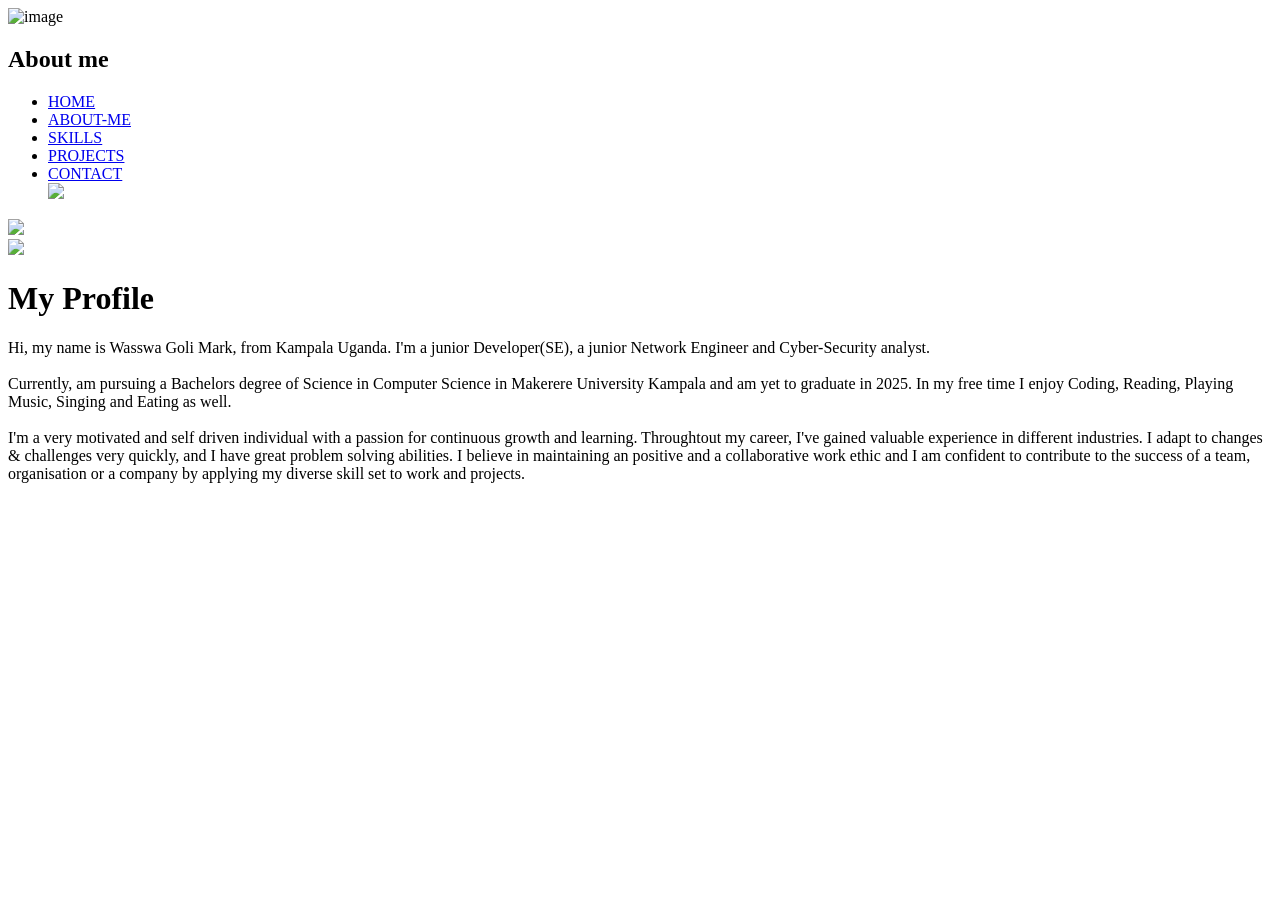
==== about.html @ 6b09222c "my portfolio" ====
<!DOCTYPE html>
<html lang="en">
<head>
    <meta charset="UTF-8">
    <meta name="viewport" content="width=device-width, initial-scale=1.0">
    <link rel="stylesheet" href="/myPortifolioWebsite/Assests/css-file/style-sheet.css">
    <link rel="icon" type="image/png" sizes="32x32" href="/myPortifolioWebsite/Assests/images/icon-2.png"/>
    <title>My Profile</title>
</head>
<body>
    <div id="aboutme">
        <div class="container">
            <nav>
                <div class="info">
                    <img src="/myPortifolioWebsite/Assests/images/logo.png" alt="image" class="logo">
                    <!-- <h1 class="name"><span>WASSWA</span> GOLI <span> MARK</span></h1> -->
                    <h1>About me</h1>
                </div>
                
                <ul id="sidemenu">
                    <li><a href="index.html">HOME</a></li>
                    <li><a href="about.html">ABOUT-ME</a></li>
                    <li><a href="skills.html">SKILLS</a></li>
                    <li><a href="projects.html">PROJECTS</a></li>     
                    <li><a href="contact.html">CONTACT</a></li>
                    <i class="fas" onclick="closemenu()"><img src="/myPortifolioWebsite/Assests/images/close.jpeg"></i>
                </ul>
                <i class="fas" onclick="openmenu()"><img src="/myPortifolioWebsite/Assests/images/menu-1.png"></i>
            </nav>
            <div class="about-me-section">
                <div class="about-row">
                    <div class="about-col-1">
                        <img src="/myPortifolioWebsite/Assests/images/profile.jpg" loading="lazy">
                    </div>
                    <div class="about-col-2">
                        <h1>My Profile</h1>
                        <p>Hi, my name is Wasswa Goli Mark, from Kampala Uganda. I'm a junior Developer(SE), a junior Network Engineer and Cyber-Security analyst. <br><br>  Currently, am pursuing a Bachelors degree of  Science in Computer Science in Makerere University Kampala and am yet to graduate in 2025. In my free time I enjoy Coding, Reading, Playing Music, Singing and Eating as well. <br><br> I'm a very motivated and self driven individual with a passion for continuous growth and learning. Throughtout my career, I've gained valuable experience in different industries. I adapt to changes & challenges very quickly, and I have great problem solving abilities. I believe in maintaining an positive and a collaborative work ethic and I am confident to contribute to the success of a team, organisation or a company by applying my diverse skill set to work and projects.</p>
                    </div>
                </div>
            </div>
        </div>
    </div>
    <script src="/myPortifolioWebsite/Assests/js/script-file.js"></script>
</body>
</html>
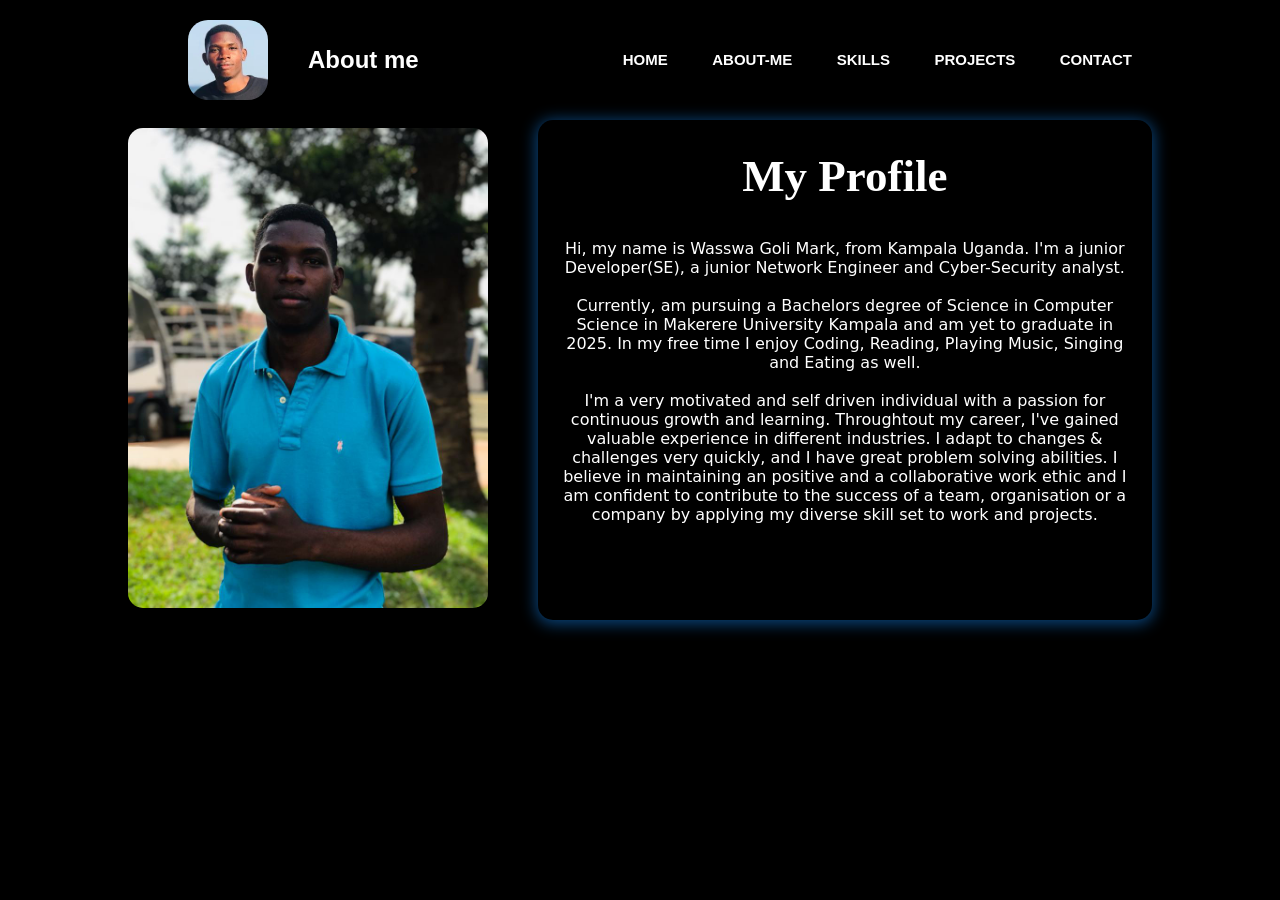
==== commit 65cccc93: "Update about.html" ====
--- a/about.html
+++ b/about.html
@@ -3,8 +3,8 @@
 <head>
     <meta charset="UTF-8">
     <meta name="viewport" content="width=device-width, initial-scale=1.0">
-    <link rel="stylesheet" href="/myPortifolioWebsite/Assests/css-file/style-sheet.css">
-    <link rel="icon" type="image/png" sizes="32x32" href="/myPortifolioWebsite/Assests/images/icon-2.png"/>
+    <link rel="stylesheet" href="/css-file/style-sheet.css">
+    <link rel="icon" type="image/png" sizes="32x32" href="/images/icon-2.png"/>
     <title>My Profile</title>
 </head>
 <body>
@@ -12,7 +12,7 @@
         <div class="container">
             <nav>
                 <div class="info">
-                    <img src="/myPortifolioWebsite/Assests/images/logo.png" alt="image" class="logo">
+                    <img src="/images/logo.png" alt="image" class="logo">
                     <!-- <h1 class="name"><span>WASSWA</span> GOLI <span> MARK</span></h1> -->
                     <h1>About me</h1>
                 </div>
@@ -23,14 +23,14 @@
                     <li><a href="skills.html">SKILLS</a></li>
                     <li><a href="projects.html">PROJECTS</a></li>     
                     <li><a href="contact.html">CONTACT</a></li>
-                    <i class="fas" onclick="closemenu()"><img src="/myPortifolioWebsite/Assests/images/close.jpeg"></i>
+                    <i class="fas" onclick="closemenu()"><img src="/images/close.jpeg"></i>
                 </ul>
-                <i class="fas" onclick="openmenu()"><img src="/myPortifolioWebsite/Assests/images/menu-1.png"></i>
+                <i class="fas" onclick="openmenu()"><img src="/images/menu-1.png"></i>
             </nav>
             <div class="about-me-section">
                 <div class="about-row">
                     <div class="about-col-1">
-                        <img src="/myPortifolioWebsite/Assests/images/profile.jpg" loading="lazy">
+                        <img src="/images/profile.jpg" loading="lazy">
                     </div>
                     <div class="about-col-2">
                         <h1>My Profile</h1>
@@ -40,6 +40,6 @@
             </div>
         </div>
     </div>
-    <script src="/myPortifolioWebsite/Assests/js/script-file.js"></script>
+    <script src="/js/script-file.js"></script>
 </body>
-</html>+</html>
--- a/css-file/style-sheet.css
+++ b/css-file/style-sheet.css
@@ -0,0 +1,790 @@
+*{
+    margin: 0;
+    padding: 0;
+    box-sizing: border-box;
+    font-family: 'poppins', sans-serif;
+}
+
+body{
+    background: black;
+    color: white;
+}
+
+#home{
+    width: 100%;
+    height: 100vh;
+    /* background-image: url(/Assests/images/backg.png); */
+    background-size: cover;
+    background-position: center;
+    
+}
+
+#aboutme{
+    width: 100%;
+    height: 100vh;
+    background-size: cover;
+    background-position: center;
+    transition: right 0.5;
+}
+
+#skills{
+    width: 100%;
+    height: 100vh;
+    background-size: cover;
+    background-position: center;
+}
+
+#projects{
+    width: 100%;
+    height: 100vh;
+    background-size: cover;
+    background-position: center;
+}
+#contact{
+    width: 100%;
+    height: 100vh;
+    background-size: cover;
+    background-position: center;
+}
+
+.container{
+    /* background-color: yellow; */
+    padding: 20px 10%;
+}
+
+nav{
+    /* position: sticky;  for sticky nav bar
+    top: 0;
+    left: 0;
+    z-index: 1; */
+    display: flex;
+    align-items: center;
+    justify-content: space-between;
+    flex-wrap: wrap;
+}
+
+.logo{
+    width: 80px;
+    height: 80px;
+    margin-left: 60px ;
+    border-radius: 20px;
+    border-color: none;
+    transition: transform 0.5s;
+    cursor: pointer;
+}
+
+.logo:hover{
+    transform: scale(1.1);
+}
+
+.info{
+    align-items: center;
+    display: flex;
+    flex-wrap: wrap;
+    justify-content: space-between;
+    
+}
+
+.info h1{
+    padding-left: 40px;
+}
+
+.name{
+    font-size: 20px;
+    /* margin-left: -20px; */
+    font-family: 'poppins';
+    padding-top: 12px;
+    color: blue;
+    font-weight: bold;
+}
+.name span{
+    font-family: 'Kaushan Script', cursive;
+    color:rgb(255, 115, 0);
+}
+
+nav ul li {
+    list-style: none;
+    display: inline-block;
+    margin: 10px 20px;   /* top & bottom , left & right */
+}
+
+nav ul li a{
+    color: #fff;
+    text-decoration: none;
+    font-size: 15px;
+    font-weight: bold;
+    position: relative;
+    
+}
+a:hover{
+    transform: scale(1.1);
+}
+
+nav ul li a::after{
+    content: '';
+    width: 0;
+    height: 3px;
+    background: rgb(255, 115, 0);
+    position: absolute;
+    left: 0;
+    bottom: -6px;
+    transition: 0.5s;
+}
+
+nav ul li a:hover::after{
+    width:  100%;
+}
+
+@keyframes fade-in {
+    from {
+        opacity: 0;
+        transform: translateY(20px); /* Optional: Add a slight vertical movement */
+    }
+    to {
+        opacity: 1;
+        transform: translateY(0);
+    }
+}
+
+.header-subsection{
+    padding: 20px ;
+    /* background-color: red; */
+    
+}
+
+.container-1{
+    background-color: black;
+    
+}
+.row{
+    /* background-color: yellow; */
+    display: flex;
+    flex-wrap: wrap;
+    justify-content: space-between;
+}
+
+.header-text{
+    margin: 10px;
+    /* background-color: #010d18; */
+    width: 25rem;
+    padding: 0.625rem;
+    border-radius: 6px;
+    /* box-shadow: 0px 2px 15px 2px #0a447a; */
+    flex-basis: 50%;
+    text-align: center;
+}
+
+
+
+.animate-fade-in {
+    animation: fade-in 5s ease infinite;
+    animation-delay: 3s;
+    transition: 2s;
+}
+
+.header-text p{
+    font-size: 60px;;
+    color: rgb(255, 115, 0);
+    font-weight: bold;
+    font-family: cursive;
+}
+
+.header-text p span{
+    color: blue;
+}
+
+.header-text h1{
+    font-family: cursive;
+    font-size: 40px;
+    padding: 10px;
+}
+.header-text h2{
+    margin-left: 70px;
+}
+.header-text h2 span{
+    color: blue;
+}
+
+.header-image{
+    flex-basis: 35%;
+    padding: 20px;
+}
+
+.header-image img{
+    border-radius: 12px;
+    height: 25.5rem;
+    width: 25.5rem;
+    background: #0a447a;
+    transition: transform 0.9s;
+}
+.header-image img:hover{
+    background: #0a447a;
+    transform: scale(1.2);
+
+}
+
+
+/* -------------about me section ------- */
+
+.about-me-section{
+    padding: 20px 0;
+}
+
+.about-row{
+    display: flex;
+    flex-wrap: wrap;
+    justify-content: space-between;
+}
+
+.about-col-1{
+    flex-basis: 40%;
+    padding: 8px 0;
+    
+}
+.about-col-1 img{
+    width: 22.5rem;
+    border-radius: 15px;
+    transition: transform 0.9s;
+}
+.about-col-1 img:hover{
+    transform: scale(1.1);
+}
+
+.about-col-2{
+    /* background-color: #5265b8; */
+    flex-basis: 60%;
+    padding: 15px 0;
+    width: 100%;
+    border-radius: 15px;
+    box-shadow: 0px 2px 15px 2px #0a447a;
+    text-align: center;
+}
+
+.about-col-2 h1{
+    padding: 15px 100px;
+    text-align: center;
+    font-size: 45px;
+    font-weight: 600;
+    font-family: 'Poppins';
+}
+
+.about-col-2 p{
+    padding: 22px;
+    font-family: system-ui, -apple-system, sans-serif;
+    font-size: 16px;
+
+}
+
+
+/* ------------------ skill-set-section -------- */
+
+
+
+.skill-section{
+    margin: 50px;
+}
+.tab-title{
+    font-size: 18px;
+    display: flex;
+    margin: 20px;
+    justify-content: space-around;
+}
+
+.tab-links{
+    position: relative;
+    cursor: pointer;
+    background: #476785;
+    padding: 10px;
+    border-radius: 5px;
+    transition: background 0.5s, transform 0.5s;
+}
+.tab-links:hover{
+    background: #c04308;
+    transform: translateY(-10px);
+}
+  
+.tab-links p{
+    font-size: 20px;
+    font-weight: 500;
+}
+.tab-links::after{
+    content: '';
+    transition: 0.5;
+}
+.tab-links.active-link{
+    background:rgb(255, 115, 0);
+}
+
+.tab-contents ul li{
+    list-style: none;
+    margin: 10px 0;
+}
+.tab-contents ul li span{
+    color:rgb(255, 115, 0);
+    font-size: 14px;
+}
+
+.tab-contents{
+    display: none;
+}
+.tab-contents.active-tab{
+    display: block;
+}
+
+.container-2{
+    align-items: center;
+    /* text-align: center; */
+    margin: 60px;
+}
+
+.container-2 .container-2-skills{
+    margin-top: 5px;
+    font-size: 15px;
+    padding: 20px;
+    border-radius: 8px;
+    box-shadow: 0px 2px 15px 2px #0a447a;
+    margin-right: 45%;
+    text-align: center;
+    transition: background 0.5s, transform 0.5s;
+}
+.container-2 .container-2-skills:hover{
+    background: #032546;
+    transform: translateX(20px);
+}
+.img-1{
+    width: 90px;
+    height: 90px;
+    border-radius: 5px;
+}
+
+.container-2 .container-2-experience{
+    font-size: 15px;
+    padding: 20px;
+    text-align: center;
+    border-radius: 8px;
+    box-shadow: 0px 2px 15px 2px #0a447a;
+    transition: 2s;
+    margin: 0 15% ;
+    transition: background 0.5s, transform 0.5s;
+}
+
+.container-2 .container-2-experience:hover{
+    background: #032546;
+    transform: translateX(-20px 5px);
+}
+
+.container-2 .container-2-education{
+    font-size: 15px;
+    text-align: center;
+    padding: 20px;
+    border-radius: 8px;
+    box-shadow: 0px 2px 15px 2px #0a447a;
+    transition: 2s;
+    margin-left: 45%;
+    /* margin-right: 5px; */
+    transition: background 0.5s, transform 0.5s;
+}
+
+.container-2 .container-2-education:hover{
+    background: #032546;
+    transform: translateX(-20px);
+}
+
+/* -------------------- project section------------------ */
+.more-projects{
+    align-items: center;
+    text-align: center;
+    margin: 20px;
+}
+.more-projects a{
+    text-decoration: none;
+    color: rgb(255, 115, 0);
+    background: #fff;
+    border-radius: 8px;
+    border-color: rgb(255, 115, 0);
+    padding: 10px;
+}
+.project-section-text{
+    margin: 3px 0 0;
+}
+
+.project-section-text h1{
+    text-align: center;
+    padding: 2px;
+    color: rgb(255, 115, 0);
+    font-family: 'Segoe UI', Tahoma, Geneva, Verdana, sans-serif;
+}
+
+.project-section-text p{
+    padding: 5px;
+    margin-top: 3px;
+    width: 100%;
+    text-align: justify;
+    font-size: 14px;
+    /* font-family: 'Times New Roman', Times, serif; */
+}
+
+.project-section-desc{
+    margin-top: 5px;
+    display: grid;
+    grid-template-columns: repeat(auto-fit, minmax(250px,1fr)) ;
+    grid-gap: 40px;
+}
+
+.work{
+    border-radius: 10px;
+    overflow: hidden;
+    position: relative;
+
+}
+
+.work img{
+    display: block;
+    width: 100%;
+    border-radius: 10px;
+    transition: transform 0.5s;
+}
+
+.atm{
+    width: 26.5rem;
+    height: 26.5rem;
+}
+
+.budget-app{
+    width: 26.5rem;
+    height: 22.5rem;
+}
+.layer{
+    width: 100%;
+    height: 0;
+    background: linear-gradient(rgba(0,0,0,0.6), #032546);
+    border-radius: 10px;
+    position: absolute;
+    left: 0;
+    bottom: 0;
+    overflow: hidden;
+    display: flex;
+    align-items: center;
+    flex-direction: column;
+    justify-content: center;
+    text-align: center;
+    padding: 0 40px;
+    font-size: 14px;
+    transition: height 0.5s;
+}
+
+.layer h3{
+    font-family: 500;
+    margin-bottom: 20px;
+    color: rgb(255, 115, 0);
+}
+
+.layer a {
+    width: 2rem;
+    height: 1rem;
+    text-decoration: none;
+    padding-top: 30px;
+    color: beige;
+}
+
+.work:hover img{
+    transform: scale(1.2);
+}
+
+.work:hover .layer{
+    height: 100%;
+}
+
+
+
+/* ----------------------------------contact section------------- */
+
+
+.contact-section{
+    margin: 50px;
+    align-items: center;
+    text-align: center;
+}
+.contact-row{
+    margin: 20px;
+    display: flex;
+    justify-content: space-between;
+    text-align: center;
+}
+
+.contact-left{
+    align-items: center;
+    text-align: center;
+    display: flex;
+    flex-direction: column;
+    left: 0;
+    bottom: 0;
+    width: 100%;
+    font-size: 25px;
+}
+
+.contact-left p{
+    padding: 20px;
+    font-size: 22px;
+}
+.contact-left p span{
+    color: rgb(255, 115, 0);
+    
+}
+
+.contact-mid p span{
+    padding: 20px;
+    align-items: center;
+    text-align: center;
+    display: flex;
+    flex-direction: column;
+    left: 0;
+    bottom: 0;
+    font-size: 25px;
+    color: rgb(255, 115, 0);
+}
+
+.contact-right .socicon{
+    border-radius: 10px;
+    width: 8rem;
+    height: 8rem;
+}
+
+
+.download-cv{
+    align-items: center;
+    text-align: center;
+    text-decoration: none;
+    border-radius: 5px;
+    color: rgb(255, 115, 0);
+}
+.download-cv a{
+    text-decoration: none;
+    border-radius: 5px;
+    color: rgb(255, 115, 0);
+    background: #fff;
+    padding: 15px;
+    font-size: 18px;
+}
+
+/* ---------------------footer-section----------------- */
+footer {
+    padding:20px;
+    text-align: center;
+    bottom: 0;
+    color: rgb(255, 115, 0);
+
+}
+footer p span{
+    color: #fff;
+}
+footer a{
+    text-decoration: none;
+    padding: 10px;
+    margin-bottom: 40px;
+    border-radius: 10px;
+    /* background: rgb(255, 115, 0); */
+    color: #fff;
+    
+}
+
+nav .fas{
+    display: none;
+}
+
+
+
+
+/* ----------------------css for small screen--------------------------- */
+
+@media only screen and (max-width: 600px ) {
+
+    .container{
+        margin:0;
+    }
+    nav .info img{
+        margin: 5px;
+    }
+    nav .info h1{
+        padding: 10px;
+        font-size: 16px;
+    }
+
+    nav .fas{
+        display: block;
+        /* font-size: 10px; */
+    }
+    nav .fas img{
+        width: 30px;
+        height: 30px;
+        border-radius: 8px;
+    }
+
+    nav ul{
+        position: fixed;
+        background: #011324;
+        top: 0;
+        right: -200px;
+        width: 200px;
+        height: 100vh;
+        padding-top: 40px;
+        z-index: 2;
+        transition: right 0.5s;
+        padding-right: 5px;
+    }
+
+    nav ul li{
+        display: block;
+        margin: 20px;
+
+    }
+    nav i .fas{
+        padding-bottom: 20px;
+    }
+    nav ul .fas{
+        position: absolute;
+        top: 25px;
+        right: 25px;
+        padding-bottom:20px;
+        cursor: pointer;
+        padding-right: 10px;
+    }
+    .header-subsection{
+        margin: 0px;
+        padding: 0;
+        text-align: center;
+    }
+    .container-1{
+        margin-top: 0;
+        padding: 0;
+    }
+    .header-text{
+        width: fit-content;
+        text-align: center;
+        left: 30px;
+    }
+    .header-text p{
+        font-size: 35px;
+    }
+    .header-text h1{
+        font-size: 20px;
+    }
+    .header-text h2{
+        text-align: justify;
+        font-size: 14px;
+        margin-left: 0;
+    }
+
+
+    .header-image img{
+        height: 10.5rem;
+        width: 15.5rem;
+    }
+    /* -----------------------aboutsection----------------------- */
+    .about-col-1 img{
+        width: 18rem;
+    }
+    .about-col-2 h1{
+        font-size: 30px;
+    }
+
+    /* -----------------------------skills---------------- */
+
+    .skill-section{
+        align-items: center;
+        text-align: center;
+    }
+    .tab-title{
+        justify-content: space-around;
+        margin: 0;
+    }
+    .tab-links{
+        margin: 8px;
+    }
+    .container-2{
+        margin: 15px;
+        padding-left: 0;
+        text-align: center;
+        
+        
+    }
+    .tab-contents{
+        margin-left: -30px;
+        padding: 0;
+        width: 15rem;
+        height: fit-content;
+        align-items: center;
+        text-align: center;
+        justify-items: center;
+        left: 0;
+    }
+
+    .container-2 .container-2-experience{
+        margin-left: 0px;
+        padding: 10px;
+    }
+    .container-2 .container-2-education{
+        margin-left: 0px;
+        padding: 10px; 
+    }
+
+
+    /* -----------------------------project-section---------------- */
+    .project-section-text h1{
+        font-size: 14px;
+    }
+    .project-section-text p{
+        font-family: 'Times New Roman', Times, serif;
+    }
+
+    .more-projects{
+        margin-top: 30px;
+    }
+
+    /* -----------------------contact- section----------------- */
+    .contact-section{
+        margin: 0;
+        padding: 0;
+    }
+    .contact-row{
+        width: fit-content;
+        margin-top: 80px;
+        margin-left: 0;
+        margin-bottom: 50px;
+    }
+    .contact-left{
+        padding-left: -20px;
+        margin-left: 0;
+        width: 12rem;
+        left: 0;
+    }
+    .contact-left h1{
+        font-size: 20px;
+    }
+    .contact-left p{
+        font-size: 15px;
+    }
+    .contact-right .socicon{
+        border-radius: 10px;
+        width: 2rem;
+        height: 2rem;
+        margin-right: 10px;
+    }
+    .contact-mid p span{
+        font-size: 20px;
+    }
+
+    .contact-section .download-cv{
+        margin-top: 100px;
+    }
+
+}
+
+
+
+
+
+
+
+
+
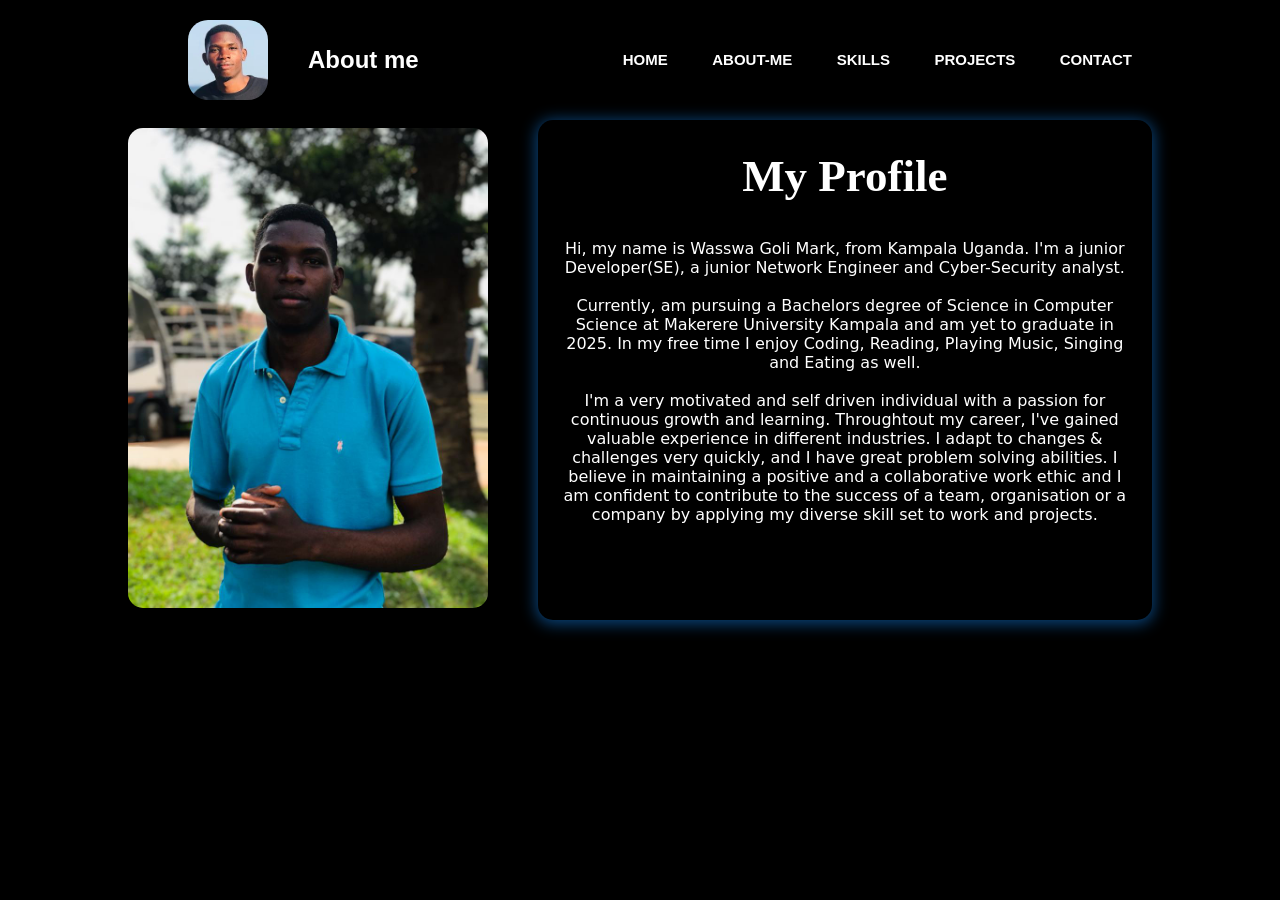
==== commit f3e01481: "Update about.html" ====
--- a/about.html
+++ b/about.html
@@ -3,8 +3,8 @@
 <head>
     <meta charset="UTF-8">
     <meta name="viewport" content="width=device-width, initial-scale=1.0">
-    <link rel="stylesheet" href="/css-file/style-sheet.css">
-    <link rel="icon" type="image/png" sizes="32x32" href="/images/icon-2.png"/>
+    <link rel="stylesheet" href="css-file/style-sheet.css">
+    <link rel="icon" type="image/png" sizes="32x32" href="images/icon-2.png"/>
     <title>My Profile</title>
 </head>
 <body>
@@ -12,7 +12,7 @@
         <div class="container">
             <nav>
                 <div class="info">
-                    <img src="/images/logo.png" alt="image" class="logo">
+                    <img src="images/logo.png" alt="image" class="logo">
                     <!-- <h1 class="name"><span>WASSWA</span> GOLI <span> MARK</span></h1> -->
                     <h1>About me</h1>
                 </div>
@@ -23,23 +23,23 @@
                     <li><a href="skills.html">SKILLS</a></li>
                     <li><a href="projects.html">PROJECTS</a></li>     
                     <li><a href="contact.html">CONTACT</a></li>
-                    <i class="fas" onclick="closemenu()"><img src="/images/close.jpeg"></i>
+                    <i class="fas" onclick="closemenu()"><img src="images/close.jpeg"></i>
                 </ul>
-                <i class="fas" onclick="openmenu()"><img src="/images/menu-1.png"></i>
+                <i class="fas" onclick="openmenu()"><img src="images/menu-1.png"></i>
             </nav>
             <div class="about-me-section">
                 <div class="about-row">
                     <div class="about-col-1">
-                        <img src="/images/profile.jpg" loading="lazy">
+                        <img src="images/profile.jpg" loading="lazy">
                     </div>
                     <div class="about-col-2">
                         <h1>My Profile</h1>
-                        <p>Hi, my name is Wasswa Goli Mark, from Kampala Uganda. I'm a junior Developer(SE), a junior Network Engineer and Cyber-Security analyst. <br><br>  Currently, am pursuing a Bachelors degree of  Science in Computer Science in Makerere University Kampala and am yet to graduate in 2025. In my free time I enjoy Coding, Reading, Playing Music, Singing and Eating as well. <br><br> I'm a very motivated and self driven individual with a passion for continuous growth and learning. Throughtout my career, I've gained valuable experience in different industries. I adapt to changes & challenges very quickly, and I have great problem solving abilities. I believe in maintaining an positive and a collaborative work ethic and I am confident to contribute to the success of a team, organisation or a company by applying my diverse skill set to work and projects.</p>
+                        <p>Hi, my name is Wasswa Goli Mark, from Kampala Uganda. I'm a junior Developer(SE), a junior Network Engineer and Cyber-Security analyst. <br><br>  Currently, am pursuing a Bachelors degree of  Science in Computer Science at Makerere University Kampala and am yet to graduate in 2025. In my free time I enjoy Coding, Reading, Playing Music, Singing and Eating as well. <br><br> I'm a very motivated and self driven individual with a passion for continuous growth and learning. Throughtout my career, I've gained valuable experience in different industries. I adapt to changes & challenges very quickly, and I have great problem solving abilities. I believe in maintaining a positive and a collaborative work ethic and I am confident to contribute to the success of a team, organisation or a company by applying my diverse skill set to work and projects.</p>
                     </div>
                 </div>
             </div>
         </div>
     </div>
-    <script src="/js/script-file.js"></script>
+    <script src="js/script-file.js"></script>
 </body>
 </html>
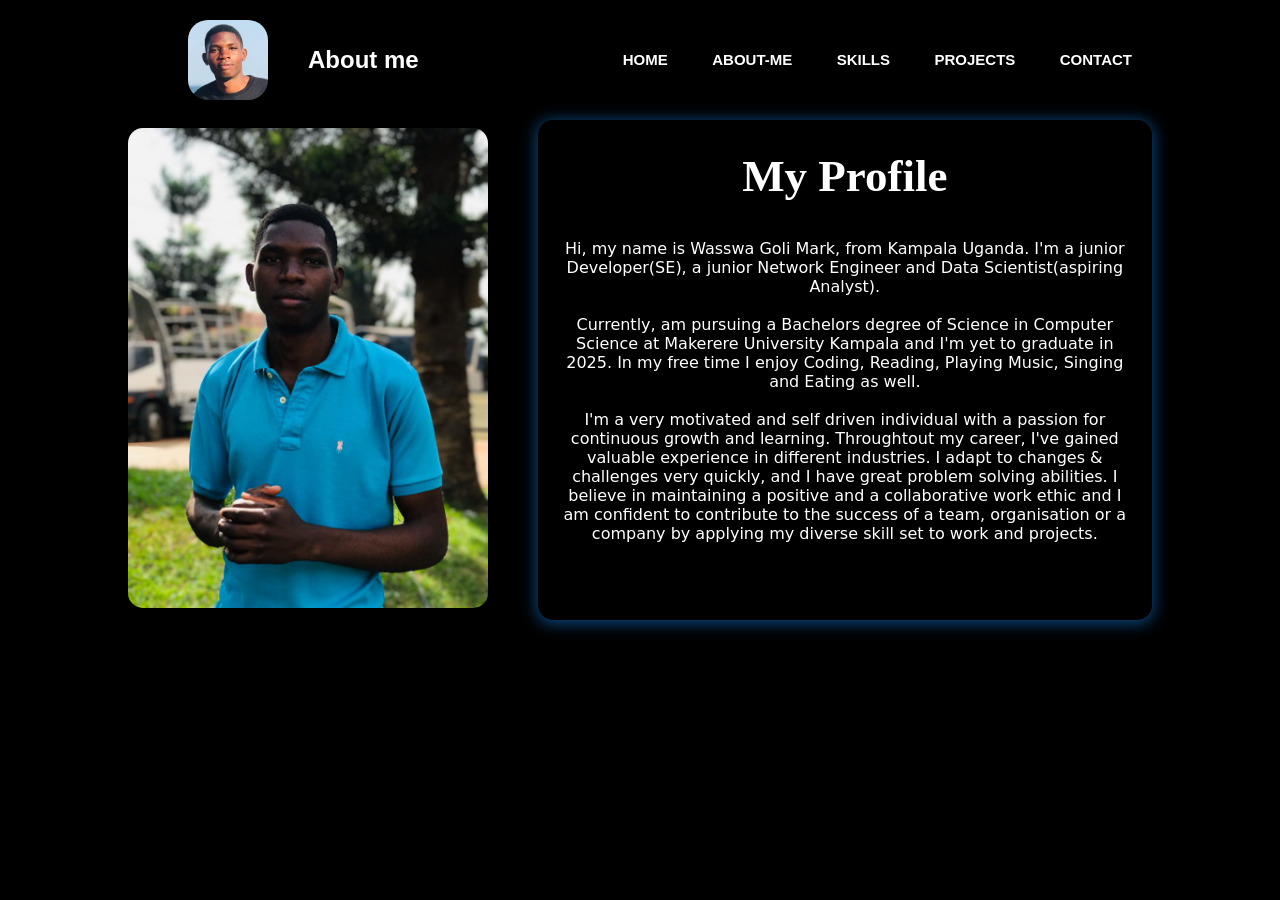
==== commit e5631887: "Update about.html" ====
--- a/about.html
+++ b/about.html
@@ -34,7 +34,7 @@
                     </div>
                     <div class="about-col-2">
                         <h1>My Profile</h1>
-                        <p>Hi, my name is Wasswa Goli Mark, from Kampala Uganda. I'm a junior Developer(SE), a junior Network Engineer and Cyber-Security analyst. <br><br>  Currently, am pursuing a Bachelors degree of  Science in Computer Science at Makerere University Kampala and am yet to graduate in 2025. In my free time I enjoy Coding, Reading, Playing Music, Singing and Eating as well. <br><br> I'm a very motivated and self driven individual with a passion for continuous growth and learning. Throughtout my career, I've gained valuable experience in different industries. I adapt to changes & challenges very quickly, and I have great problem solving abilities. I believe in maintaining a positive and a collaborative work ethic and I am confident to contribute to the success of a team, organisation or a company by applying my diverse skill set to work and projects.</p>
+                        <p>Hi, my name is Wasswa Goli Mark, from Kampala Uganda. I'm a junior Developer(SE), a junior Network Engineer and Data Scientist(aspiring Analyst). <br><br>  Currently, am pursuing a Bachelors degree of  Science in Computer Science at Makerere University Kampala and I'm yet to graduate in 2025. In my free time I enjoy Coding, Reading, Playing Music, Singing and Eating as well. <br><br> I'm a very motivated and self driven individual with a passion for continuous growth and learning. Throughtout my career, I've gained valuable experience in different industries. I adapt to changes & challenges very quickly, and I have great problem solving abilities. I believe in maintaining a positive and a collaborative work ethic and I am confident to contribute to the success of a team, organisation or a company by applying my diverse skill set to work and projects.</p>
                     </div>
                 </div>
             </div>
--- a/css-file/style-sheet.css
+++ b/css-file/style-sheet.css
@@ -194,12 +194,12 @@
 }
 
 .header-text h1{
-    font-family: cursive;
-    font-size: 40px;
+    font-family: 'Roboto';
+    font-size: 25px;
     padding: 10px;
 }
 .header-text h2{
-    margin-left: 70px;
+    margin-left: 30px;
 }
 .header-text h2 span{
     color: blue;
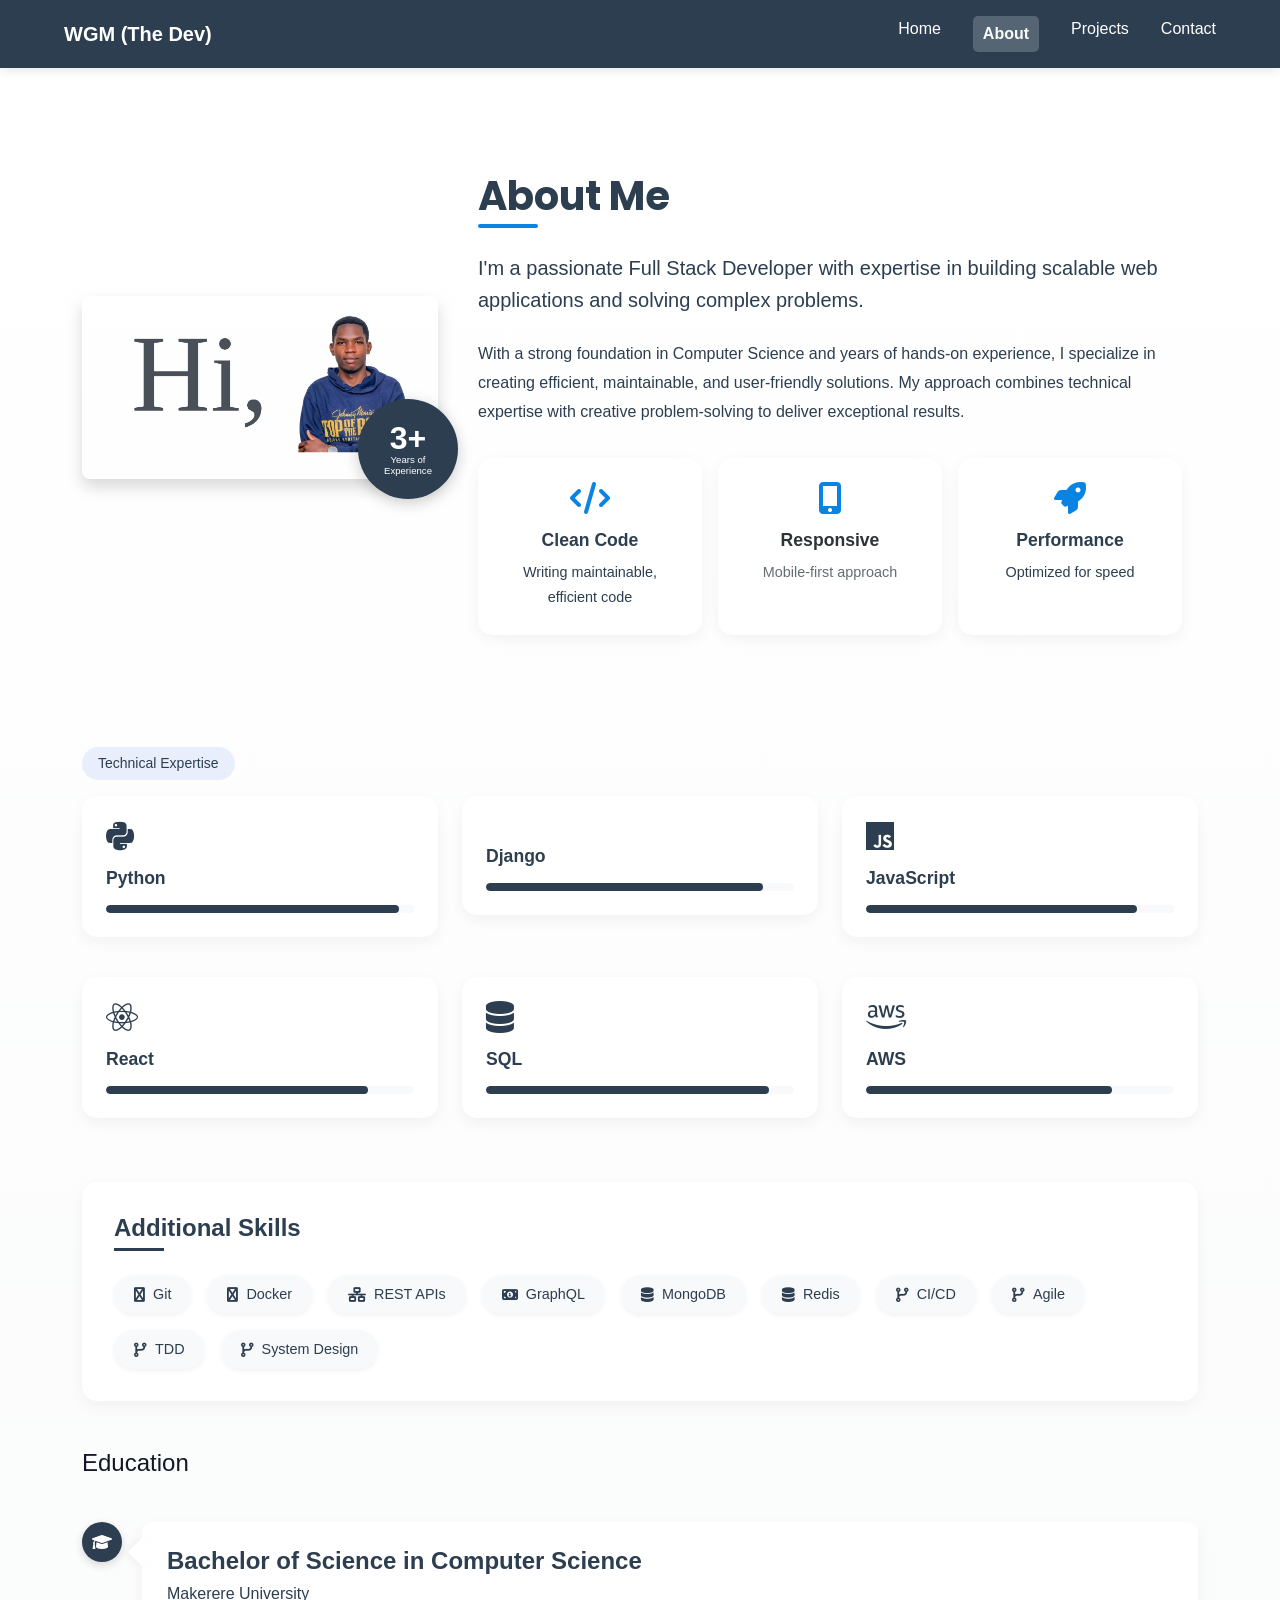
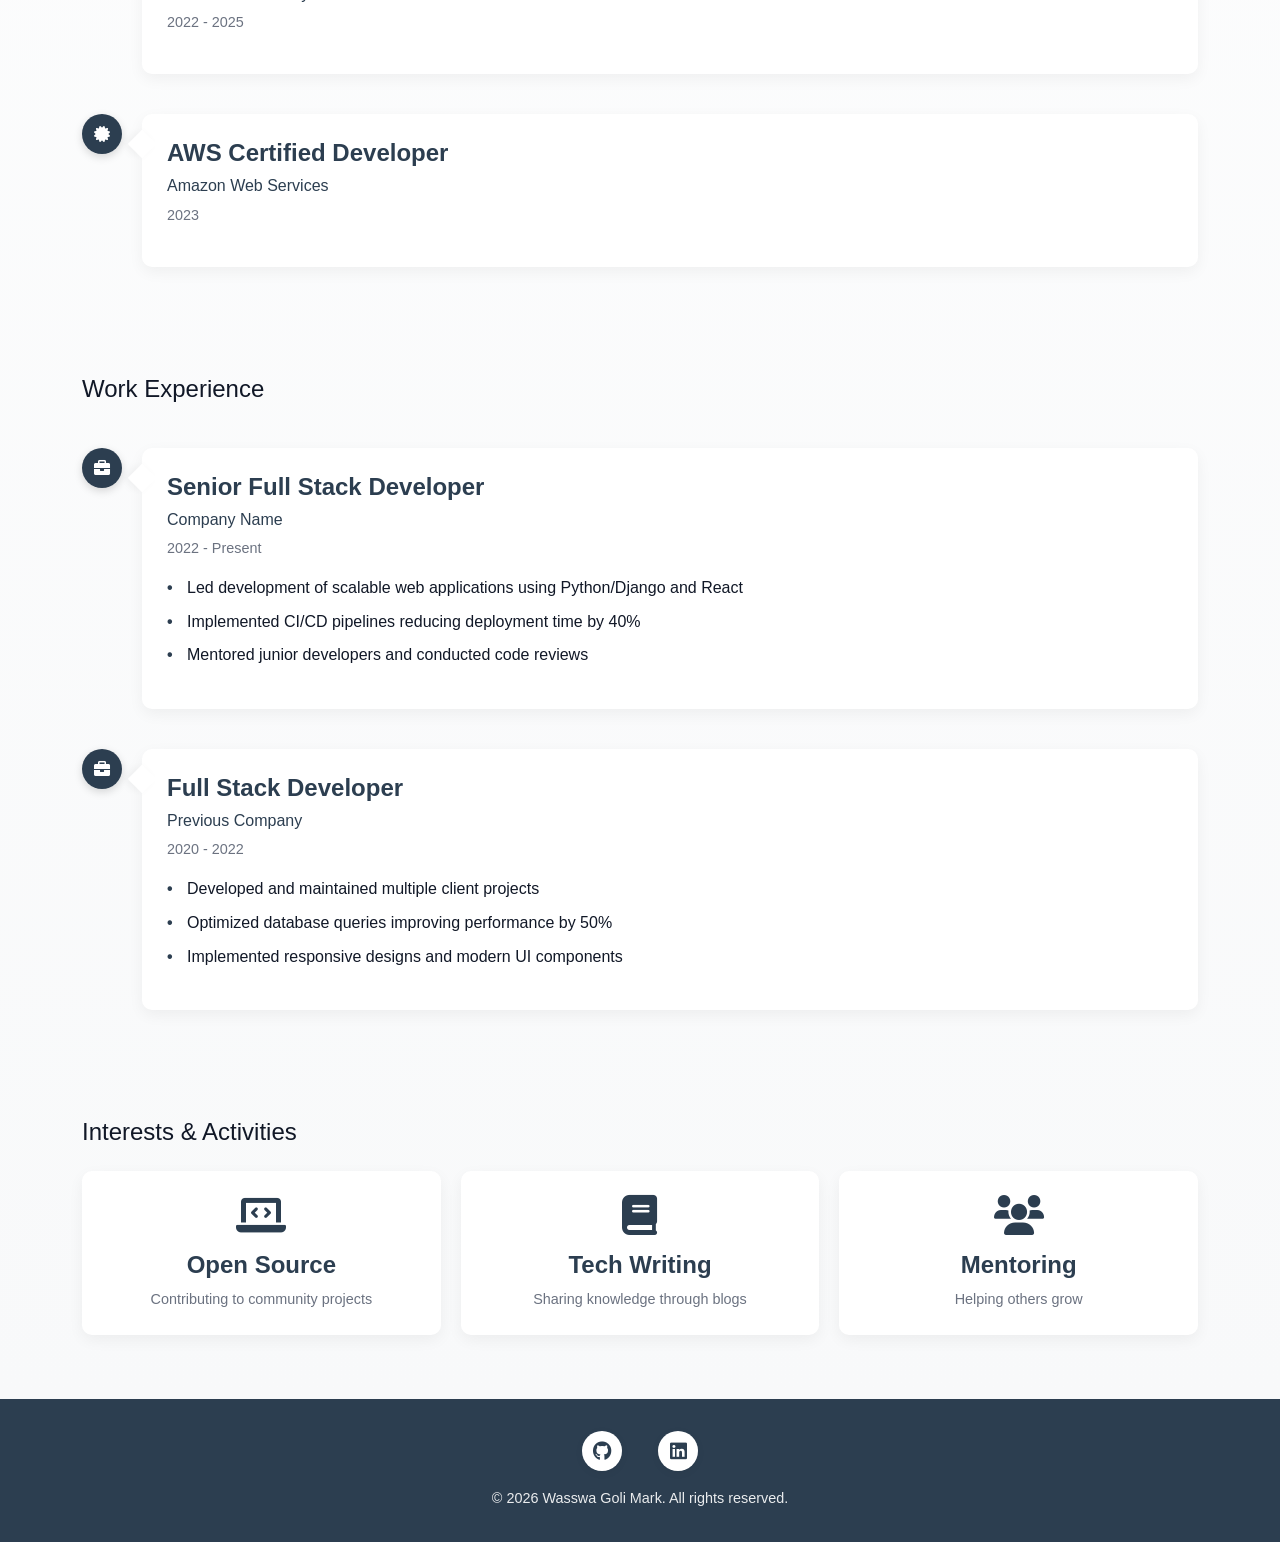
==== commit 4466af27: "Add files via upload" ====
--- a/about.html
+++ b/about.html
@@ -3,43 +3,318 @@
 <head>
     <meta charset="UTF-8">
     <meta name="viewport" content="width=device-width, initial-scale=1.0">
-    <link rel="stylesheet" href="css-file/style-sheet.css">
-    <link rel="icon" type="image/png" sizes="32x32" href="images/icon-2.png"/>
-    <title>My Profile</title>
+    
+    <!-- SEO Meta Tags -->
+    <title>About Wasswa Goli Mark - Full Stack Developer | Portfolio</title>
+    <meta name="description" content="Full Stack Developer with 3+ years of experience in Python, Django, JavaScript, and React. Specialized in building scalable web applications and solving complex problems.">
+    <meta name="keywords" content="Full Stack Developer, Python Developer, Django, JavaScript, React, AWS, Web Development, Wasswa Goli Mark">
+    <meta name="author" content="Wasswa Goli Mark">
+    
+    <!-- Open Graph / Social Media Meta Tags -->
+    <meta property="og:title" content="About Mark Wasswa - Software Developer & Data Scientist">
+    <meta property="og:description" content="Learn about my experience, skills, and professional journey in software development.">
+    <meta property="og:image" content="https://wasswagolimark.github.io/portfolio/images/mark0.png">
+    <meta property="og:url" content="https://wasswagolimark.github.io/portfolio/about.html">
+    <meta property="og:type" content="website">
+    
+    <!-- Twitter Card Meta Tags -->
+    <meta name="twitter:card" content="summary_large_image">
+    <meta name="twitter:title" content="About Mark Wasswa - Software Developer & Data Scientist">
+    <meta name="twitter:description" content="Learn about my experience, skills, and professional journey in software development.">
+    <meta name="twitter:image" content="https://wasswagolimark.github.io/portfolio/images/mark0.png">
+    
+    <!-- Canonical URL -->
+    <link rel="canonical" href="https://wasswagolimark.github.io/portfolio/about.html">
+    
+    <!-- Existing CSS links -->
+    <link href="https://cdn.jsdelivr.net/npm/bootstrap@5.3.0/dist/css/bootstrap.min.css" rel="stylesheet">
+    <link rel="stylesheet" href="css/style.css">
+    <link rel="stylesheet" href="https://cdnjs.cloudflare.com/ajax/libs/font-awesome/6.0.0/css/all.min.css">
+    <link href="https://fonts.googleapis.com/css2?family=Poppins:wght@300;400;500;600;700&display=swap" rel="stylesheet">
+    
+    <!-- Favicon -->
+    <link rel="icon" type="image/png" sizes="32x32" href="images/favicon-32x32.png">
+    <link rel="icon" type="image/png" sizes="16x16" href="images/favicon-16x16.png">
+    <link rel="apple-touch-icon" sizes="180x180" href="images/apple-touch-icon.png">
+    
+    <!-- JSON-LD Structured Data -->
+    <script type="application/ld+json">
+    {
+        "@context": "https://schema.org",
+        "@type": "Person",
+        "name": "Mark Wasswa",
+        "jobTitle": "Software Developer & Data Scientist",
+        "url": "https://wasswagolimark.github.io/portfolio",
+        "sameAs": [
+            "https://github.com/markgoli",
+            "https://linkedin.com/in/wasswa-goli"
+        ],
+        "image": "https://wasswagolimark.github.io/portfolio/images/mark0.png",
+        "description": "Full-stack developer specializing in modern web applications."
+    }
+    </script>
 </head>
 <body>
-    <div id="aboutme">
-        <div class="container">
-            <nav>
-                <div class="info">
-                    <img src="images/logo.png" alt="image" class="logo">
-                    <!-- <h1 class="name"><span>WASSWA</span> GOLI <span> MARK</span></h1> -->
-                    <h1>About me</h1>
+    <!-- Navigation -->
+    <nav class="navbar">
+        <div class="logo">WGM (The Dev)</div>
+        <div class="nav-links">
+            <a href="index.html">Home</a>
+            <a href="about.html" class="active">About</a>
+            <a href="projects.html">Projects</a>
+            <a href="contact.html">Contact</a>
+        </div>
+        <div class="hamburger">
+            <span></span>
+            <span></span>
+            <span></span>
+        </div>
+    </nav>
+
+    <!-- About Section -->
+    <main id="main-content">
+        <section class="about-section" aria-label="About Me">
+            <div class="container">
+                <!-- Top Row with Image and Initial Content -->
+                <div class="row align-items-center mb-5">
+                    <div class="col-lg-4">
+                        <div class="about-image">
+                            <img 
+                                src="images/markg.png" 
+                                alt="Wasswa Goli Mark - Full Stack Developer" 
+                                class="img-fluid rounded-3 shadow"
+                                loading="lazy"
+                                width="400"
+                                height="400"
+                            >
+                            <div class="experience-badge">
+                                <span class="years">3+</span>
+                                <span class="text">Years of Experience</span>
+                            </div>
+                        </div>
+                    </div>
+                    <div class="col-lg-8">
+                        <div class="about-content text-primary">
+                            <h2 class="section-title text-primary">About Me</h2>
+                            <p class="lead mb-4 text-primary">I'm a passionate Full Stack Developer with expertise in building scalable web applications and solving complex problems.</p>
+                            <p class="mb-4 text-primary">With a strong foundation in Computer Science and years of hands-on experience, I specialize in creating efficient, maintainable, and user-friendly solutions. My approach combines technical expertise with creative problem-solving to deliver exceptional results.</p>
+                            
+                            <div class="key-highlights">
+                                <div class="row g-3">
+                                    <div class="col-md-4">
+                                        <div class="highlight-card">
+                                            <i class="fas fa-code"></i>
+                                            <h4 class="text-primary">Clean Code</h4>
+                                            <p class="text-primary">Writing maintainable, efficient code</p>
+                                        </div>
+                                    </div>
+                                    <div class="col-md-4">
+                                        <div class="highlight-card">
+                                            <i class="fas fa-mobile-alt"></i>
+                                            <h4>Responsive</h4>
+                                            <p>Mobile-first approach</p>
+                                        </div>
+                                    </div>
+                                    <div class="col-md-4">
+                                        <div class="highlight-card">
+                                            <i class="fas fa-rocket"></i>
+                                            <h4 class="text-primary">Performance</h4>
+                                            <p class="text-primary">Optimized for speed</p>
+                                        </div>
+                                    </div>
+                                </div>
+                            </div>
+                        </div>
+                    </div>
                 </div>
-                
-                <ul id="sidemenu">
-                    <li><a href="index.html">HOME</a></li>
-                    <li><a href="about.html">ABOUT-ME</a></li>
-                    <li><a href="skills.html">SKILLS</a></li>
-                    <li><a href="projects.html">PROJECTS</a></li>     
-                    <li><a href="contact.html">CONTACT</a></li>
-                    <i class="fas" onclick="closemenu()"><img src="images/close.jpeg"></i>
-                </ul>
-                <i class="fas" onclick="openmenu()"><img src="images/menu-1.png"></i>
-            </nav>
-            <div class="about-me-section">
-                <div class="about-row">
-                    <div class="about-col-1">
-                        <img src="images/profile.jpg" loading="lazy">
-                    </div>
-                    <div class="about-col-2">
-                        <h1>My Profile</h1>
-                        <p>Hi, my name is Wasswa Goli Mark, from Kampala Uganda. I'm a junior Developer(SE), a junior Network Engineer and Data Scientist(aspiring Analyst). <br><br>  Currently, am pursuing a Bachelors degree of  Science in Computer Science at Makerere University Kampala and I'm yet to graduate in 2025. In my free time I enjoy Coding, Reading, Playing Music, Singing and Eating as well. <br><br> I'm a very motivated and self driven individual with a passion for continuous growth and learning. Throughtout my career, I've gained valuable experience in different industries. I adapt to changes & challenges very quickly, and I have great problem solving abilities. I believe in maintaining a positive and a collaborative work ethic and I am confident to contribute to the success of a team, organisation or a company by applying my diverse skill set to work and projects.</p>
+
+                <!-- Skills and Other Sections -->
+                <div class="row mt-5">
+                    <div class="col-12">
+                        <!-- Technical Skills Section -->
+                        <section class="skills-section" aria-labelledby="skills-heading">
+                            <h3 id="skills-heading" class="section-subtitle">Technical Expertise</h3>
+                            <div class="row g-4">
+                                <div class="col-6 col-md-4">
+                                    <div class="skill-card" data-aos="fade-up">
+                                        <i class="fab fa-python"></i>
+                                        <h4>Python</h4>
+                                        <div class="progress">
+                                            <div class="progress-bar" style="--progress-width: 95%; width: 95%"></div>
+                                        </div>
+                                    </div>
+                                </div>
+                                <div class="col-6 col-md-4">
+                                    <div class="skill-card" data-aos="fade-up" data-aos-delay="100">
+                                        <i class="fab fa-django"></i>
+                                        <h4>Django</h4>
+                                        <div class="progress">
+                                            <div class="progress-bar" style="--progress-width: 90%; width: 90%"></div>
+                                        </div>
+                                    </div>
+                                </div>
+                                <div class="col-6 col-md-4">
+                                    <div class="skill-card" data-aos="fade-up" data-aos-delay="200">
+                                        <i class="fab fa-js"></i>
+                                        <h4>JavaScript</h4>
+                                        <div class="progress">
+                                            <div class="progress-bar" style="--progress-width: 88%; width: 88%"></div>
+                                        </div>
+                                    </div>
+                                </div>
+                                <div class="col-6 col-md-4">
+                                    <div class="skill-card" data-aos="fade-up" data-aos-delay="300">
+                                        <i class="fab fa-react"></i>
+                                        <h4>React</h4>
+                                        <div class="progress">
+                                            <div class="progress-bar" style="--progress-width: 85%; width: 85%"></div>
+                                        </div>
+                                    </div>
+                                </div>
+                                <div class="col-6 col-md-4">
+                                    <div class="skill-card" data-aos="fade-up" data-aos-delay="400">
+                                        <i class="fas fa-database"></i>
+                                        <h4>SQL</h4>
+                                        <div class="progress">
+                                            <div class="progress-bar" style="--progress-width: 92%; width: 92%"></div>
+                                        </div>
+                                    </div>
+                                </div>
+                                <div class="col-6 col-md-4">
+                                    <div class="skill-card" data-aos="fade-up" data-aos-delay="500">
+                                        <i class="fab fa-aws"></i>
+                                        <h4>AWS</h4>
+                                        <div class="progress">
+                                            <div class="progress-bar" style="--progress-width: 80%; width: 80%"></div>
+                                        </div>
+                                    </div>
+                                </div>
+                            </div>
+                        </section>
+
+                        <!-- Additional Skills Section -->
+                        <div class="additional-skills">
+                            <h3>Additional Skills</h3>
+                            <div class="skill-tags">
+                                <span class="skill-tag">Git</span>
+                                <span class="skill-tag">Docker</span>
+                                <span class="skill-tag">REST APIs</span>
+                                <span class="skill-tag">GraphQL</span>
+                                <span class="skill-tag">MongoDB</span>
+                                <span class="skill-tag">Redis</span>
+                                <span class="skill-tag">CI/CD</span>
+                                <span class="skill-tag">Agile</span>
+                                <span class="skill-tag">TDD</span>
+                                <span class="skill-tag">System Design</span>
+                            </div>
+                        </div>
+
+                        <!-- Education Section -->
+                        <div class="education-section mb-5">
+                            <h3 class="h4 mb-4">Education</h3>
+                            <div class="timeline">
+                                <div class="timeline-item">
+                                    <div class="timeline-badge">
+                                        <i class="fas fa-graduation-cap"></i>
+                                    </div>
+                                    <div class="timeline-content">
+                                        <h4>Bachelor of Science in Computer Science</h4>
+                                        <p class="institution">Makerere University</p>
+                                        <p class="period">2022 - 2025</p>
+                                    </div>
+                                </div>
+                                <div class="timeline-item">
+                                    <div class="timeline-badge">
+                                        <i class="fas fa-certificate"></i>
+                                    </div>
+                                    <div class="timeline-content">
+                                        <h4>AWS Certified Developer</h4>
+                                        <p class="institution">Amazon Web Services</p>
+                                        <p class="period">2023</p>
+                                    </div>
+                                </div>
+                            </div>
+                        </div>
+
+                        <!-- Work Experience Section -->
+                        <div class="experience-section mb-5">
+                            <h3 class="h4 mb-4">Work Experience</h3>
+                            <div class="timeline">
+                                <div class="timeline-item">
+                                    <div class="timeline-badge">
+                                        <i class="fas fa-briefcase"></i>
+                                    </div>
+                                    <div class="timeline-content">
+                                        <h4>Senior Full Stack Developer</h4>
+                                        <p class="institution">Company Name</p>
+                                        <p class="period">2022 - Present</p>
+                                        <ul class="experience-list">
+                                            <li>Led development of scalable web applications using Python/Django and React</li>
+                                            <li>Implemented CI/CD pipelines reducing deployment time by 40%</li>
+                                            <li>Mentored junior developers and conducted code reviews</li>
+                                        </ul>
+                                    </div>
+                                </div>
+                                <div class="timeline-item">
+                                    <div class="timeline-badge">
+                                        <i class="fas fa-briefcase"></i>
+                                    </div>
+                                    <div class="timeline-content">
+                                        <h4>Full Stack Developer</h4>
+                                        <p class="institution">Previous Company</p>
+                                        <p class="period">2020 - 2022</p>
+                                        <ul class="experience-list">
+                                            <li>Developed and maintained multiple client projects</li>
+                                            <li>Optimized database queries improving performance by 50%</li>
+                                            <li>Implemented responsive designs and modern UI components</li>
+                                        </ul>
+                                    </div>
+                                </div>
+                            </div>
+                        </div>
+
+                        <!-- Interests Section -->
+                        <div class="interests-section">
+                            <h3 class="h4 mb-4">Interests & Activities</h3>
+                            <div class="interests-grid">
+                                <div class="interest-item">
+                                    <a href="open-source.html" class="interest-link">
+                                        <i class="fas fa-laptop-code"></i>
+                                        <h4>Open Source</h4>
+                                        <p>Contributing to community projects</p>
+                                    </a>
+                                </div>
+                                <div class="interest-item">
+                                    <a href="tech-writing.html" class="interest-link">
+                                        <i class="fas fa-book"></i>
+                                        <h4>Tech Writing</h4>
+                                        <p>Sharing knowledge through blogs</p>
+                                    </a>
+                                </div>
+                                <div class="interest-item">
+                                    <a href="mentoring.html" class="interest-link">
+                                        <i class="fas fa-users"></i>
+                                        <h4>Mentoring</h4>
+                                        <p>Helping others grow</p>
+                                    </a>
+                                </div>
+                            </div>
+                        </div>
                     </div>
                 </div>
             </div>
+        </section>
+    </main>
+
+    <!-- Footer -->
+    <footer>
+        <div class="social-links">
+            <a href="https://github.com/markgoli" target="_blank"><i class="fab fa-github"></i></a>
+            <a href="https://www.linkedin.com/in/wasswa-goli-mark-058058233" target="_blank"><i class="fab fa-linkedin"></i></a>
         </div>
-    </div>
-    <script src="js/script-file.js"></script>
+        <p>&copy; <span id="currentYear"></span> Wasswa Goli Mark. All rights reserved.</p>
+    </footer>
+
+    <script src="js/main.js"></script>
 </body>
-</html>
+</html> 
--- a/css/style.css
+++ b/css/style.css
@@ -0,0 +1,2554 @@
+/* Reset and Base Styles */
+* {
+    margin: 0;
+    padding: 0;
+    box-sizing: border-box;
+}
+
+/* Modern Design System */
+:root {
+    /* Colors */
+    --primary: #327eca;
+    --primary-dark: #222d38;
+    --secondary: #10b981;
+    --dark: #111827;
+    --light: #f9fafb;
+    --gray: #6b7280;
+    --gray-light: #e5e7eb;
+    
+    /* Typography */
+    --font-heading: 'Inter', sans-serif;
+    --font-body: 'Inter', sans-serif;
+    
+    /* Spacing */
+    --spacing-xs: 0.5rem;
+    --spacing-sm: 1rem;
+    --spacing-md: 2rem;
+    --spacing-lg: 3rem;
+    --spacing-xl: 4rem;
+    
+    /* Shadows */
+    --shadow-sm: 0 1px 2px rgba(0, 0, 0, 0.05);
+    --shadow-md: 0 4px 6px rgba(0, 0, 0, 0.1);
+    --shadow-lg: 0 10px 15px rgba(0, 0, 0, 0.1);
+    
+    /* Transitions */
+    --transition: all 0.3s cubic-bezier(0.4, 0, 0.2, 1);
+
+    --primary-color: #2c3e50;
+    --secondary-color: #2c3e50;
+    --text-color: #333;
+    --light-bg: #f8f9fa;
+    --white: #ffffff;
+
+    /* Typography Scale */
+    --text-xs: 0.75rem;    /* 12px */
+    --text-sm: 0.875rem;   /* 14px */
+    --text-base: 1rem;     /* 16px */
+    --text-lg: 1.125rem;   /* 18px */
+    --text-xl: 1.25rem;    /* 20px */
+    --text-2xl: 1.5rem;    /* 24px */
+    --text-3xl: 1.875rem;  /* 30px */
+    --text-4xl: 2.25rem;   /* 36px */
+    --text-5xl: 3rem;      /* 48px */
+}
+
+/* Base Styles */
+body {
+    font-family: var(--font-body);
+    color: var(--dark);
+    line-height: 1.6;
+    background-color: var(--light);
+    overflow-x: hidden;  /* Prevent horizontal scrolling */
+    width: 100%;
+}
+
+/* Typography */
+h1, h2, h3, h4, h5, h6 {
+    font-family: var(--font-heading);
+    font-weight: 700;
+    line-height: 1.2;
+    margin-bottom: var(--spacing-sm);
+}
+
+/* Navigation */
+.navbar {
+    padding: 1rem 5%;
+    background-color: var(--secondary-color);
+    box-shadow: 0 2px 10px rgba(0, 0, 0, 0.1);
+    position: fixed;
+    width: 100%;
+    top: 0;
+    z-index: 1000;
+    display: flex;
+    justify-content: space-between;
+    align-items: center;
+}
+
+.logo {
+    font-size: var(--text-xl);
+    font-weight: 700;
+    color: var(--white);
+}
+
+.nav-links {
+    display: flex;
+    gap: 2rem;
+}
+
+.nav-links a {
+    text-decoration: none;
+    color: var(--white);
+    font-weight: 500;
+    font-size: var(--text-base);
+    transition: color 0.3s ease;
+}
+
+.nav-links a:hover {
+    color: var(--light);
+}
+
+.nav-links a.active {
+    color: var(--light);
+    font-weight: 600;
+    background-color: rgba(255, 255, 255, 0.2);
+    padding: 5px 10px;
+    border-radius: 5px;
+}
+
+/* Hamburger Menu Styles */
+.hamburger {
+    display: none;
+    cursor: pointer;
+    padding: 0.5rem;
+    z-index: 1000000;
+}
+
+
+.hamburger span {
+    display: block;
+    width: 25px;
+    height: 2px;
+    margin: 6px auto;
+    transition: all 0.3s ease-in-out;
+    background-color: var(--white);
+    color: var(--white);
+}
+
+/* Update the active state colors */
+.hamburger.active span{
+    background-color: var(--white);
+    color: var(--white);
+}
+
+/* Hero Section */
+.hero {
+    position: relative;
+    background: linear-gradient(135deg, #f8f9fa 0%, #e9ecef 100%);
+    overflow: hidden;
+    padding: 80px 0;
+}
+
+.hero-content {
+    position: relative;
+    z-index: 2;
+}
+
+.hero-image-container {
+    position: relative;
+    display: flex;
+    justify-content: center;
+    align-items: center;
+    height: 100%;
+    min-height: 500px;
+}
+
+.hero-image {
+    position: relative;
+    width: 100%;
+    height: 100%;
+    display: flex;
+    justify-content: center;
+    align-items: center;
+    z-index: 2;
+}
+
+.profile-img {
+    max-width: 90%;
+    height: auto;
+    object-fit: contain;
+    filter: drop-shadow(0 10px 20px rgba(0, 0, 0, 0.15));
+    animation: float 6s ease-in-out infinite;
+    /* Remove these properties if your image already has transparency */
+    mix-blend-mode: multiply;
+    -webkit-filter: contrast(1) grayscale(0);
+    filter: contrast(1) grayscale(0);
+}
+
+.hero-backdrop {
+    position: absolute;
+    width: 100%;
+    height: 100%;
+    top: 0;
+    left: 0;
+    z-index: 1;
+    background: linear-gradient(135deg, var(--primary-color-light) 0%, var(--primary-color) 100%);
+    opacity: 0.1;
+    border-radius: 50% 30% 70% 40%;
+    animation: pulse 8s infinite alternate;
+}
+
+@keyframes pulse {
+    0% {
+        transform: scale(1);
+        border-radius: 50% 30% 70% 40%;
+    }
+    100% {
+        transform: scale(1.05);
+        border-radius: 40% 60% 30% 70%;
+    }
+}
+
+/* Add floating animation */
+@keyframes float {
+    0% {
+        transform: translateY(0px);
+    }
+    50% {
+        transform: translateY(-20px);
+    }
+    100% {
+        transform: translateY(0px);
+    }
+}
+
+/* Add these styles for the text and buttons */
+.hero-content h1 {
+    font-size: 3.5rem;
+    line-height: 1.2;
+    margin-bottom: 1.5rem;
+}
+
+.text-primary {
+    color: var(--primary-color) !important;
+}
+
+.hero-content h2 {
+    color: var(--secondary-color);
+    font-weight: 500;
+}
+
+.hero-content .lead {
+    font-size: 1.25rem;
+    color: var(--gray);
+    margin-bottom: 2rem;
+}
+
+.hero-buttons {
+    display: flex;
+    gap: 1rem;
+}
+
+.btn-primary {
+    background-color: var(--primary-color);
+    border-color: var(--primary-color);
+    color: var(--secondary-color);
+    font-weight: 500;
+    padding: 0.75rem 1.2rem;
+    border-radius: 30px;
+    transition: all 0.3s ease;
+}
+
+.btn-outline-primary {
+    border: 2px solid var(--primary-color);
+    color: var(--primary-color);
+    padding: 0.8rem 2rem;
+    border-radius: 50px;
+    font-weight: 500;
+    transition: all 0.3s ease;
+}
+
+.btn-primary:hover {
+    background-color: #2980b9;
+    border-color: #2980b9;
+    color: #ffffff;
+}
+
+.btn-outline-primary:hover {
+    background-color: var(--primary);
+    color: #ffffff;
+    border-color: var(--primary);
+}
+
+/* Responsive styles */
+@media (max-width: 991px) {
+    .hero-image-container {
+        min-height: 400px;
+    }
+
+    .profile-img {
+        max-width: 80%;
+    }
+
+    .hero-content {
+        text-align: center;
+        padding: 2rem 0;
+    }
+
+    .hero-content h1 {
+        font-size: var(--text-3xl);
+    }
+
+    .hero-buttons {
+        justify-content: center;
+    }
+}
+
+@media (max-width: 576px) {
+    .hero-image-container {
+        min-height: 300px;
+    }
+
+    .profile-img {
+        max-width: 70%;
+    }
+
+    .hero-content h1 {
+        font-size: var(--text-2xl);
+    }
+
+    .hero-buttons {
+        flex-direction: column;
+    }
+
+    .btn {
+        width: 100%;
+    }
+}
+
+/* Projects Section */
+.projects {
+    padding: 5rem 0;
+    background-color: var(--light-bg);
+}
+
+.projects h2 {
+    text-align: center;
+    margin-bottom: 3rem;
+    color: var(--secondary-color);
+    font-weight: 600;
+}
+
+.project-grid {
+    display: grid;
+    grid-template-columns: repeat(auto-fit, minmax(300px, 1fr));
+    gap: 2rem;
+    padding: 0 5%;
+    max-width: 1200px;
+    margin: 0 auto;
+}
+
+.project-card {
+    background: var(--white);
+    border-radius: 15px;
+    overflow: hidden;
+    box-shadow: 0 5px 15px rgba(0, 0, 0, 0.1);
+    transition: transform 0.3s ease;
+}
+
+.project-card:hover {
+    transform: translateY(-10px);
+}
+
+.project-card img {
+    width: 100%;
+    height: 200px;
+    object-fit: cover;
+}
+
+.project-card h3 {
+    padding: 1.5rem 1.5rem 0.5rem;
+    margin: 0;
+    color: var(--secondary-color);
+}
+
+.project-card p {
+    padding: 0 1.5rem 1.5rem;
+    margin: 0;
+    color: #666;
+}
+
+/* Footer */
+footer {
+    background-color: var(--secondary-color);
+    color: var(--white);
+    padding: 2rem 0;
+    text-align: center;
+    width: 100%;
+}
+
+.social-links {
+    display: flex;
+    justify-content: center;
+    align-items: center;
+    gap: 2rem;
+    margin-bottom: 1rem;
+}
+
+.social-links a {
+    display: inline-flex;
+    align-items: center;
+    justify-content: center;
+    width: 40px;
+    height: 40px;
+    background: var(--light);
+    color: var(--primary-color);
+    border-radius: 50%;
+    margin: 0 10px;
+    text-decoration: none;
+    transition: all 0.3s ease;
+    font-size: 1.2rem;
+}
+
+.social-links a:hover {
+    background: var(--primary-color);
+    color: var(--secondary-color);
+    transform: translateY(-3px);
+}
+
+footer p {
+    margin: 0;
+    font-size: 0.9rem;
+    opacity: 0.9;
+}
+
+/* Responsive Design */
+@media (max-width: 768px) {
+    .hero h1 {
+        font-size: var(--text-3xl);
+    }
+    
+    .hamburger {
+        display: block;
+        font-size: small;
+    }
+    
+    .hamburger.active span:nth-child(2) {
+        opacity: 0;
+    }
+
+    .hamburger.active span:nth-child(1) {
+        transform: translateY(8px) rotate(45deg);
+    }
+
+    .hamburger.active span:nth-child(3) {
+        transform: translateY(-8px) rotate(-45deg);
+    }
+
+    .nav-links {
+        position: fixed;
+        left: -100%;
+        top: 70px;
+        gap: 0;
+        flex-direction: column;
+        background-color: var(--white);
+        width: 100%;
+        text-align: center;
+        transition: 0.3s;
+        box-shadow: 0 2px 5px rgba(0, 0, 0, 0.1);
+        padding: 1rem 0;
+    }
+
+    .nav-links.active {
+        left: 0;
+    }
+
+    .nav-links a {
+        padding: 0.8rem 0;
+        width: 100%;
+        font-size: var(--text-base);
+        color: var(--secondary-color);
+        font-weight: 500;
+        border-bottom: 1px solid rgba(0, 0, 0, 0.05);
+    }
+
+    .nav-links a:last-child {
+        border-bottom: none;
+    }
+
+    .nav-links a:hover, 
+    .nav-links a.active {
+        color: var(--primary-color);
+        background-color: rgba(64, 112, 244, 0.05);
+    }
+
+    /* Mobile Typography */
+    .hero-content h1 {
+        font-size: var(--text-2xl);
+    }
+
+    .hero-content h2 {
+        font-size: var(--text-xl);
+    }
+
+    .hero-content .lead {
+        font-size: var(--text-base);
+    }
+
+    .section-title {
+        font-size: var(--text-2xl);
+    }
+
+    .project-card h3 {
+        font-size: var(--text-lg);
+    }
+
+    .project-card p {
+        font-size: var(--text-sm);
+    }
+
+    /* Update the navbar background for mobile */
+    .navbar {
+        background-color: var(--secondary-color);
+        padding: 1rem 5%;
+    }
+
+    .nav-links {
+        background-color: var(--white);
+        box-shadow: 0 2px 10px rgba(0, 0, 0, 0.1);
+    }
+
+    .nav-links a {
+        color: var(--secondary-color);
+    }
+
+    .nav-links a:hover, 
+    .nav-links a.active {
+        color: var(--primary-color);
+    }
+
+    /* Enhanced hamburger animation */
+    .hamburger.active .bar:nth-child(2) {
+        opacity: 0;
+    }
+
+    .hamburger.active .bar:nth-child(1) {
+        transform: translateY(8px) rotate(45deg);
+        background-color: var(--secondary-color);
+    }
+
+    .hamburger.active .bar:nth-child(3) {
+        transform: translateY(-8px) rotate(-45deg);
+        background-color: var(--secondary-color);
+    }
+
+    /* Adjust logo size for mobile */
+    .logo {
+        font-size: var(--text-lg);
+    }
+
+    .profile-img {
+        width: 100%;
+        height: 100%;
+        object-fit: cover;
+        border-radius: 0;
+        box-shadow: none;
+    }
+
+    .project-grid {
+        grid-template-columns: 1fr;  /* Single column on mobile */
+        gap: 1.5rem;
+        padding: 0 1rem;  /* Reduced padding */
+        max-width: 100%;
+    }
+
+    .project-card {
+        max-width: 350px;  /* Limit card width */
+        margin: 0 auto;  /* Center cards */
+        width: 100%;
+    }
+
+    .container {
+        padding-left: 1rem;
+        padding-right: 1rem;
+        width: 100%;
+        max-width: 100%;
+    }
+
+    .row {
+        margin-left: 0;
+        margin-right: 0;
+    }
+}
+
+/* Extra small devices */
+@media (max-width: 480px) {
+    .project-grid {
+        padding: 0 0.8rem;  /* Even smaller padding */
+    }
+
+    .project-card {
+        max-width: 300px;  /* Smaller cards for very small screens */
+    }
+}
+
+/* About Section Styles */
+.about-section {
+    padding: 6rem 0 4rem;  /* Increased top padding to account for fixed navbar */
+    background: linear-gradient(to bottom, #ffffff, #f8f9fa);
+    margin-top: 60px;  /* Add margin-top to prevent overlap with navbar */
+}
+
+.about-image {
+    position: relative;
+    margin-bottom: 2rem;
+    width: 100%;
+    max-width: 400px;
+    margin-left: auto;
+    margin-right: auto;
+}
+
+.about-image img {
+    border-radius: 20px;
+    box-shadow: 0 10px 30px rgba(0, 0, 0, 0.1);
+    transition: transform 0.3s ease;
+    width: 100%;
+    height: auto;
+}
+
+.experience-badge {
+    position: absolute;
+    bottom: -20px;
+    right: -20px;
+    background: var(--secondary-color);
+    color: var(--primary-color);
+    padding: 1.5rem;
+    border-radius: 50%;
+    width: 100px;
+    height: 100px;
+    display: flex;
+    flex-direction: column;
+    align-items: center;
+    justify-content: center;
+    box-shadow: 0 4px 15px rgba(0, 0, 0, 0.2);
+    animation: float 3s ease-in-out infinite;
+    z-index: 2;
+}
+
+.experience-badge .years {
+    font-size: 2rem;  /* Increased font size */
+    font-weight: 700;
+    line-height: 1;
+    color: var(--white);
+}
+
+.experience-badge .text {
+    font-size: 0.6rem;  /* Increased font size */
+    text-align: center;
+    line-height: 1.2;
+    color: var(--white);
+}
+
+.about-content {
+    padding: 1rem;
+}
+
+.section-title {
+    font-family: 'Poppins', sans-serif;
+    font-size: 2.5rem;
+    font-weight: 700;
+    color: #2d3436;
+    margin-bottom: 1.5rem;
+    position: relative;
+    padding-bottom: 0.5rem;
+}
+
+.section-title::after {
+    content: '';
+    position: absolute;
+    left: 0;
+    bottom: 0;
+    width: 60px;
+    height: 4px;
+    background: #0984e3;
+    border-radius: 2px;
+}
+
+.about-content .lead {
+    font-size: 1.25rem;
+    font-weight: 500;
+    color: #2d3436;
+    line-height: 1.6;
+    margin-bottom: 1.5rem;
+}
+
+.about-content p {
+    color: #636e72;
+    line-height: 1.8;
+    margin-bottom: 1.5rem;
+}
+
+.key-highlights {
+    margin-top: 2rem;
+}
+
+.highlight-card {
+    background: white;
+    padding: 1.5rem;
+    border-radius: 15px;
+    box-shadow: 0 4px 15px rgba(0, 0, 0, 0.05);
+    text-align: center;
+    transition: transform 0.3s ease;
+    height: 100%;
+}
+
+.highlight-card:hover {
+    transform: translateY(-5px);
+}
+
+.highlight-card i {
+    font-size: 2rem;
+    color: #0984e3;
+    margin-bottom: 1rem;
+}
+
+.highlight-card h4 {
+    font-size: 1.1rem;
+    font-weight: 600;
+    color: #2d3436;
+    margin-bottom: 0.5rem;
+}
+
+.highlight-card p {
+    font-size: 0.9rem;
+    color: #636e72;
+    margin: 0;
+}
+
+@keyframes float {
+    0% {
+        transform: translateY(0px);
+    }
+    50% {
+        transform: translateY(-10px);
+    }
+    100% {
+        transform: translateY(0px);
+    }
+}
+
+/* Mobile Responsive Styles */
+@media (max-width: 768px) {
+    .about-section {
+        padding: 5rem 0 2rem;
+        margin-top: 40px;
+    }
+
+    .about-image {
+        max-width: 280px;
+        margin: 0 auto 3rem;  /* Increased bottom margin to accommodate badge */
+    }
+
+    .experience-badge {
+        width: 70px;  /* Reduced from 90px */
+        height: 70px;  /* Reduced from 90px */
+        bottom: -10px;  /* Adjusted position */
+        right: -10px;  /* Adjusted position */
+        padding: 1rem;  /* Reduced padding */
+    }
+
+    .experience-badge .years {
+        font-size: 1.5rem;  /* Reduced from 1.75rem */
+    }
+
+    .experience-badge .text {
+        font-size: 0.5rem;  /* Reduced from 0.75rem */
+    }
+
+    .section-title {
+        font-size: 2rem;
+        text-align: center;
+    }
+
+    .section-title::after {
+        left: 50%;
+        transform: translateX(-50%);
+    }
+
+    .about-content {
+        text-align: center;
+        padding: 0 1rem;
+    }
+
+    .about-content .lead {
+        font-size: 1.1rem;
+    }
+
+    .highlight-card {
+        margin-bottom: 1rem;
+    }
+}
+
+/* Extra small devices */
+@media (max-width: 480px) {
+    .experience-badge {
+        width: 60px;  /* Even smaller for very small screens */
+        height: 60px;
+        bottom: -8px;
+        right: -8px;
+        padding: 0.8rem;
+    }
+
+    .experience-badge .years {
+        font-size: 1.3rem;
+    }
+
+    .experience-badge .text {
+        font-size: 0.5rem;
+    }
+
+    .hero-image {
+        width: 250px;
+        height: 250px;
+    }
+
+    .profile-img {
+        border-radius: 0;
+        box-shadow: none;
+    }
+}
+
+/* Timeline Styles */
+.timeline {
+    position: relative;
+    padding: 20px 0;
+}
+
+.timeline-item {
+    position: relative;
+    padding-left: 60px;
+    margin-bottom: 40px;
+}
+
+.timeline-badge {
+    position: absolute;
+    left: 0;
+    width: 40px;
+    height: 40px;
+    background: var(--primary-color);
+    border-radius: 50%;
+    display: flex;
+    align-items: center;
+    justify-content: center;
+    color: white;
+    box-shadow: 0 3px 8px rgba(0, 0, 0, 0.15);
+}
+
+.timeline-content {
+    background: white;
+    padding: 25px;
+    border-radius: 10px;
+    box-shadow: 0 5px 15px rgba(0, 0, 0, 0.05);
+    position: relative;
+}
+
+.timeline-content::before {
+    content: '';
+    position: absolute;
+    left: -10px;
+    top: 20px;
+    width: 20px;
+    height: 20px;
+    background: white;
+    transform: rotate(45deg);
+    box-shadow: -3px 3px 8px rgba(0, 0, 0, 0.05);
+}
+
+.timeline-content h4 {
+    color: var(--secondary-color);
+    margin-bottom: 5px;
+}
+
+.timeline-content .institution {
+    color: var(--primary-color);
+    font-weight: 500;
+    margin-bottom: 5px;
+}
+
+.timeline-content .period {
+    color: var(--gray);
+    font-size: 0.9rem;
+    margin-bottom: 15px;
+}
+
+.experience-list {
+    list-style-type: none;
+    padding-left: 0;
+}
+
+.experience-list li {
+    position: relative;
+    padding-left: 20px;
+    margin-bottom: 8px;
+    color: var(--dark);
+}
+
+.experience-list li::before {
+    content: '•';
+    color: var(--primary-color);
+    position: absolute;
+    left: 0;
+    font-weight: bold;
+}
+
+/* Interests Section */
+.interests-grid {
+    display: grid;
+    grid-template-columns: repeat(auto-fit, minmax(200px, 1fr));
+    gap: 20px;
+    margin-top: 20px;
+}
+
+.interest-item {
+    background: white;
+    padding: 25px;
+    border-radius: 10px;
+    text-align: center;
+    box-shadow: 0 5px 15px rgba(0, 0, 0, 0.05);
+    transition: transform 0.3s ease;
+}
+
+.interest-item:hover {
+    transform: translateY(-5px);
+}
+
+.interest-item i {
+    font-size: 2rem;
+    color: var(--primary-color);
+    margin-bottom: 15px;
+}
+
+.interest-item h4 {
+    color: var(--secondary-color);
+    margin-bottom: 10px;
+}
+
+.interest-item p {
+    color: var(--gray);
+    font-size: 0.9rem;
+    margin: 0;
+}
+
+/* Enhanced Responsive Styles */
+@media (max-width: 768px) {
+    .timeline-item {
+        padding-left: 45px;
+    }
+
+    .timeline-badge {
+        width: 30px;
+        height: 30px;
+        font-size: 0.8rem;
+    }
+
+    .timeline-content {
+        padding: 20px;
+    }
+
+    .timeline-content h4 {
+        font-size: 1.1rem;
+    }
+
+    .interests-grid {
+        grid-template-columns: 1fr;
+    }
+}
+
+/* Animation Styles */
+@keyframes slideInUp {
+    from {
+        transform: translateY(30px);
+        opacity: 0;
+    }
+    to {
+        transform: translateY(0);
+        opacity: 1;
+    }
+}
+
+.timeline-item, .interest-item {
+    animation: slideInUp 0.5s ease forwards;
+    opacity: 0;
+}
+
+.timeline-item:nth-child(2) {
+    animation-delay: 0.2s;
+}
+
+.interest-item:nth-child(2) {
+    animation-delay: 0.2s;
+}
+
+.interest-item:nth-child(3) {
+    animation-delay: 0.4s;
+}
+
+/* Projects Header */
+.projects-header {
+    padding: 120px 0 60px;
+    background: linear-gradient(135deg, #f8f9fa 0%, #e9ecef 100%);
+}
+
+.projects-header h1 {
+    font-size: 3rem;
+    color: var(--secondary-color);
+    margin-bottom: 1rem;
+}
+
+.projects-header .lead {
+    color: var(--gray);
+    max-width: 600px;
+    margin: 0 auto 3rem;
+}
+
+.project-filters {
+    display: flex;
+    justify-content: center;
+    gap: 1rem;
+    flex-wrap: wrap;
+    margin-bottom: 2rem;
+}
+
+.filter-btn {
+    background: var(--light-bg);
+    border: none;
+    padding: 8px 16px;
+    margin: 0 8px 16px;
+    font-size: 0.9rem;
+    border-radius: 20px;
+    cursor: pointer;
+    transition: all 0.3s ease;
+    position: relative;
+    border: 1px solid var(--light-gray);
+}
+
+.filter-btn:hover, .filter-btn.active {
+    background: var(--primary-color);
+    color: var(--white);
+    transform: translateY(-2px);
+}
+
+/* Projects Grid */
+.projects-grid {
+    padding: 60px 0;
+    background-color: var(--light);
+}
+
+.project-card {
+    background: var(--white);
+    border-radius: 15px;
+    overflow: hidden;
+    box-shadow: 0 5px 15px rgba(0, 0, 0, 0.05);
+    transition: transform 0.3s ease;
+    height: 100%;
+}
+
+.project-card:hover {
+    transform: translateY(-10px);
+}
+
+.project-image {
+    position: relative;
+    overflow: hidden;
+    border-radius: 10px 10px 0 0;
+    height: 240px;  /* Fixed height for consistency */
+}
+
+.project-image img {
+    width: 100%;
+    height: 100%;
+    object-fit: cover;  /* This ensures images maintain their aspect ratio */
+    transition: transform 0.5s ease;
+}
+
+.project-overlay {
+    position: absolute;
+    top: 0;
+    left: 0;
+    width: 100%;
+    height: 100%;
+    background: rgba(0, 0, 0, 0.5);  /* Dark overlay */
+    opacity: 0;
+    transition: opacity 0.3s ease;
+    display: flex;
+    align-items: center;
+    justify-content: center;
+}
+
+.project-card:hover .project-overlay {
+    opacity: 1;
+}
+
+.project-card:hover .project-image img {
+    transform: scale(1.05);  /* Subtle zoom effect on hover */
+}
+
+.project-links {
+    display: flex;
+    gap: 1rem;
+}
+
+.project-links a {
+    display: flex;
+    align-items: center;
+    justify-content: center;
+    width: 45px;
+    height: 45px;
+    background: var(--white);
+    border-radius: 50%;
+    color: var(--primary-color);
+    font-size: 1.2rem;
+    transform: translateY(20px);
+    opacity: 0;
+    transition: all 0.3s ease;
+}
+
+.project-card:hover .project-links a {
+    transform: translateY(0);
+    opacity: 1;
+}
+
+.project-card:hover .project-links a:nth-child(2) {
+    transition-delay: 0.1s;  /* Staggered animation */
+}
+
+.project-links a:hover {
+    background: var(--primary-color);
+    color: var(--secondary-color);
+}
+
+.project-content {
+    padding: 1.5rem;
+}
+
+.project-content h3 {
+    color: var(--secondary-color);
+    font-size: 1.25rem;
+    margin-bottom: 0.5rem;
+}
+
+.project-content p {
+    color: var(--gray);
+    font-size: 0.9rem;
+    margin-bottom: 1rem;
+}
+
+.project-tech {
+    display: flex;
+    flex-wrap: wrap;
+    gap: 0.5rem;
+}
+
+.tech-tag {
+    padding: 0.25rem 0.75rem;
+    background: var(--light);
+    color: var(--primary-color);
+    border-radius: 50px;
+    font-size: 0.8rem;
+    font-weight: 500;
+}
+
+/* Responsive Adjustments */
+@media (max-width: 768px) {
+    .projects-header h1 {
+        font-size: 2rem;
+    }
+
+    .project-filters {
+        gap: 0.5rem;
+    }
+
+    .filter-btn {
+        padding: 0.4rem 1rem;
+        font-size: 0.9rem;
+    }
+
+    .project-image {
+        height: 220px;  /* Slightly smaller on mobile */
+    }
+}
+
+/* Animation for project cards */
+@keyframes fadeInUp {
+    from {
+        opacity: 0;
+        transform: translateY(20px);
+    }
+    to {
+        opacity: 1;
+        transform: translateY(0);
+    }
+}
+
+.project-card {
+    animation: fadeInUp 0.5s ease forwards;
+    opacity: 0;
+}
+
+.project-card:nth-child(2) {
+    animation-delay: 0.2s;
+}
+
+.project-card:nth-child(3) {
+    animation-delay: 0.4s;
+}
+
+/* Contact Header */
+.contact-header {
+    padding: 120px 0 60px;
+    background: linear-gradient(135deg, #f8f9fa 0%, #e9ecef 100%);
+}
+
+.contact-header h1 {
+    font-size: 3rem;
+    color: var(--secondary-color);
+    margin-bottom: 1rem;
+}
+
+.contact-header .lead {
+    color: var(--gray);
+    max-width: 600px;
+    margin: 0 auto;
+}
+
+/* Contact Section */
+.contact-section {
+    padding: 60px 0;
+    background-color: var(--white);
+}
+
+.contact-info {
+    background: var(--light);
+    padding: 40px;
+    border-radius: 15px;
+    height: 100%;
+    box-shadow: 0 5px 15px rgba(0, 0, 0, 0.05);
+}
+
+.contact-info h3 {
+    color: var(--secondary-color);
+    margin-bottom: 1rem;
+}
+
+.contact-info-items {
+    margin: 2rem 0;
+}
+
+.contact-info-item {
+    display: flex;
+    align-items: flex-start;
+    margin-bottom: 1.5rem;
+}
+
+.icon-box {
+    width: 45px;
+    height: 45px;
+    background: var(--primary-color);
+    border-radius: 50%;
+    display: flex;
+    align-items: center;
+    justify-content: center;
+    margin-right: 1rem;
+}
+
+.icon-box i {
+    color: var(--white);
+    font-size: 1.2rem;
+}
+
+.info-content h4 {
+    font-size: 1rem;
+    margin-bottom: 0.25rem;
+    color: var(--secondary-color);
+}
+
+.info-content p {
+    margin: 0;
+    color: var(--gray);
+}
+
+.info-content a {
+    color: var(--gray);
+    text-decoration: none;
+    transition: color 0.3s ease;
+}
+
+.info-content a:hover {
+    color: var(--primary-color);
+}
+
+.social-profiles {
+    margin-top: 2rem;
+}
+
+.social-profiles h4 {
+    font-size: 1.1rem;
+    margin-bottom: 1rem;
+    color: var(--secondary-color);
+}
+
+.social-links {
+    display: flex;
+    gap: 1rem;
+}
+
+.social-links a {
+    width: 40px;
+    height: 40px;
+    background: var(--white);
+    border-radius: 50%;
+    display: flex;
+    align-items: center;
+    justify-content: center;
+    color: var(--primary-color);
+    text-decoration: none;
+    transition: all 0.3s ease;
+    box-shadow: 0 2px 8px rgba(0, 0, 0, 0.05);
+}
+
+.social-links a:hover {
+    background: var(--primary-color);
+    color: var(--white);
+    transform: translateY(-3px);
+}
+
+/* Contact Form */
+.contact-form-wrapper {
+    background: var(--white);
+    padding: 40px;
+    border-radius: 15px;
+    box-shadow: 0 5px 15px rgba(0, 0, 0, 0.05);
+}
+
+.contact-form-wrapper h3 {
+    color: var(--secondary-color);
+    margin-bottom: 1.5rem;
+}
+
+.form-group {
+    margin-bottom: 1.5rem;
+}
+
+.form-group label {
+    display: block;
+    margin-bottom: 0.5rem;
+    color: var(--secondary-color);
+    font-weight: 500;
+}
+
+.form-control {
+    width: 100%;
+    padding: 0.75rem 1rem;
+    border: 1px solid var(--gray-light);
+    border-radius: 8px;
+    transition: all 0.3s ease;
+}
+
+.form-control:focus {
+    border-color: var(--primary-color);
+    box-shadow: 0 0 0 3px rgba(64, 112, 244, 0.1);
+    outline: none;
+}
+
+.btn-primary {
+    width: 100%;
+    padding: 0.75rem;
+    font-size: 1rem;
+    font-weight: 500;
+    border-radius: 8px;
+    background-color: var(--primary-color);
+    color: var(--white);
+}
+
+/* Responsive Adjustments */
+@media (max-width: 768px) {
+    .contact-header h1 {
+        font-size: 2rem;
+    }
+
+    .contact-info, .contact-form-wrapper {
+        padding: 30px;
+        margin-bottom: 30px;
+    }
+}
+
+/* Success Message Styles */
+.success-message {
+    background-color: var(--primary-color);
+    border-radius: 10px;
+    padding: 2rem;
+    text-align: center;
+    box-shadow: 0 5px 15px rgba(0, 0, 0, 0.1);
+    animation: scaleIn 0.5s ease forwards;
+    max-width: 500px;
+    margin: 2rem auto;
+    color: var(--secondary-color);
+}
+
+.success-content {
+    padding: 2rem;
+}
+
+.success-icon {
+    font-size: 4rem;
+    color: #28a745;
+    margin-bottom: 1rem;
+    animation: scaleIn 0.5s ease;
+}
+
+.success-message h3 {
+    color: var(--secondary-color);
+    margin-bottom: 1rem;
+}
+
+.success-message p {
+    color: var(--gray);
+        margin-bottom: 2rem;
+}
+
+@keyframes scaleIn {
+    from {
+        transform: scale(0);
+    }
+    to {
+        transform: scale(1);
+    }
+}
+
+/* Loading State */
+.btn-primary.loading {
+    position: relative;
+    pointer-events: none;
+    opacity: 0.8;
+}
+
+.btn-primary.loading .button-text {
+    visibility: hidden;
+}
+
+.btn-primary.loading .spinner-border {
+    position: absolute;
+    left: 50%;
+    transform: translateX(-50%);
+    width: 1.2rem;
+    height: 1.2rem;
+    margin-right: 0.5rem;
+    border-color: var(--secondary-color);
+    border-right-color: transparent;
+}
+
+/* Responsive Typography */
+@media (max-width: 1200px) {
+    .hero-content h1 {
+        font-size: var(--text-4xl);
+    }
+}
+
+@media (max-width: 991px) {
+    .hero-content h1 {
+        font-size: var(--text-3xl);
+    }
+    
+    .section-title {
+        font-size: var(--text-3xl);
+    }
+}
+
+/* Small Mobile Devices */
+@media (max-width: 480px) {
+    .logo {
+        font-size: var(--text-lg);
+    }
+
+    .hero-content h1 {
+        font-size: var(--text-xl);
+    }
+
+    .btn {
+        font-size: var(--text-sm);
+        padding: 0.6rem 1.5rem;
+    }
+
+    .section-title {
+        font-size: var(--text-xl);
+    }
+
+    .nav-links a {
+        font-size: var(--text-sm);
+        padding: 0.7rem 0;
+    }
+
+    .logo {
+        font-size: var(--text-base);
+    }
+
+    .bar {
+        width: 22px;
+        height: 2px;
+        margin: 5px auto;
+    }
+
+    .hero-image {
+        width: 250px;
+        height: 250px;
+    }
+
+    .profile-img {
+        border-radius: 0;
+        box-shadow: none;
+    }
+
+    .project-image {
+        height: 200px;  /* Even smaller on very small screens */
+    }
+}
+
+/* Add these new styles to your existing CSS */
+
+.welcome-text {
+    display: inline-block;
+    background: rgba(64, 112, 244, 0.1);
+    color: var(--primary-color);
+    padding: 0.5rem 1rem;
+    border-radius: 50px;
+    font-size: var(--text-sm);
+    font-weight: 500;
+    margin-bottom: 1rem;
+}
+
+.hero-stats {
+    display: flex;
+    gap: 2rem;
+    margin: 2rem 0;
+}
+
+.stat-item {
+    display: flex;
+    flex-direction: column;
+}
+
+.stat-number {
+    font-size: var(--text-2xl);
+    font-weight: 700;
+    color: var(--primary-color);
+}
+
+.stat-label {
+    font-size: var(--text-sm);
+    color: var(--gray);
+}
+
+.tech-stack {
+    position: absolute;
+    display: flex;
+    gap: 1rem;
+    bottom: 2rem;
+    right: 2rem;
+    z-index: 3;
+}
+
+.tech-item {
+    width: 50px;
+    height: 50px;
+    background: var(--white);
+    border-radius: 50%;
+    display: flex;
+    align-items: center;
+    justify-content: center;
+    box-shadow: 0 5px 15px rgba(0, 0, 0, 0.1);
+    animation: float 6s ease-in-out infinite;
+    
+}
+
+.tech-item:nth-child(2) {
+    animation-delay: 0.2s;
+}
+
+.tech-item:nth-child(3) {
+    animation-delay: 0.4s;
+}
+
+.tech-item i {
+    font-size: 1.5rem;
+    color: var(--primary-color);
+}
+
+.section-header {
+    max-width: 800px;
+    margin: 0 auto 4rem;
+}
+
+.section-subtitle {
+    display: inline-block;
+    background: rgba(64, 112, 244, 0.1);
+    color: var(--primary-color);
+    padding: 0.5rem 1rem;
+    border-radius: 50px;
+    font-size: var(--text-sm);
+    font-weight: 500;
+    margin-bottom: 1rem;
+}
+
+.section-description {
+    color: var(--gray);
+    font-size: var(--text-lg);
+    margin-top: 1rem;
+}
+
+@media (max-width: 768px) {
+    .hero-stats {
+        justify-content: center;
+        gap: 1.5rem;
+    }
+
+    .stat-number {
+        font-size: var(--text-xl);
+    }
+
+    .tech-stack {
+        position: relative;
+        justify-content: center;
+        bottom: 0;
+        right: 0;
+        margin-top: 2rem;
+    }
+
+    .tech-item {
+        width: 40px;
+        height: 40px;
+    }
+
+    .tech-item i {
+        font-size: 1.2rem;
+    }
+}
+
+/* Add these styles for the skills section */
+.skills-section {
+    margin-top: 3rem;
+}
+
+.skill-card {
+    background: white;
+    padding: 1.5rem;
+    border-radius: 15px;
+    box-shadow: 0 5px 15px rgba(0, 0, 0, 0.05);
+    transition: transform 0.3s ease;
+    margin-bottom: 1rem;
+}
+
+.skill-card:hover {
+    transform: translateY(-5px);
+}
+
+.skill-card i {
+    font-size: 2rem;
+    color: var(--primary-color);
+    margin-bottom: 1rem;
+}
+
+.skill-card h4 {
+    color: var(--secondary-color);
+    font-size: 1.1rem;
+    margin-bottom: 1rem;
+}
+
+.progress {
+    height: 8px;
+    background-color: var(--light-bg);
+    border-radius: 50px;
+    overflow: hidden;
+    margin-top: 0.5rem;
+}
+
+.progress-bar {
+    height: 100%;
+    background: linear-gradient(90deg, var(--primary-color) 0%, var(--secondary-color) 100%);
+    border-radius: 50px;
+    transition: width 1s ease;
+    position: relative;
+}
+
+/* Add animation for progress bars */
+@keyframes progressAnimation {
+    from {
+        width: 0;
+    }
+    to {
+        width: var(--progress-width);
+    }
+}
+
+/* Add these styles for better mobile responsiveness */
+@media (max-width: 768px) {
+    .skills-section {
+        margin-top: 2rem;
+    }
+
+    .skill-card {
+        padding: 1.25rem;
+    }
+
+    .skill-card i {
+        font-size: 1.5rem;
+    }
+
+    .skill-card h4 {
+        font-size: 1rem;
+    }
+
+    .progress {
+        height: 6px;
+    }
+}
+
+/* Update the HTML structure for the skills cards */
+
+/* Additional Skills Section Styles */
+.additional-skills {
+    background: white;
+    padding: 2rem;
+    border-radius: 15px;
+    box-shadow: 0 5px 15px rgba(0, 0, 0, 0.05);
+    margin: 3rem 0;
+}
+
+.additional-skills h3 {
+    color: var(--secondary-color);
+    font-size: 1.5rem;
+    margin-bottom: 1.5rem;
+    position: relative;
+    padding-bottom: 0.5rem;
+}
+
+.additional-skills h3::after {
+    content: '';
+    position: absolute;
+    left: 0;
+    bottom: 0;
+    width: 50px;
+    height: 3px;
+    background: var(--primary-color);
+}
+
+.skill-tags {
+    display: flex;
+    flex-wrap: wrap;
+    gap: 1rem;
+}
+
+.skill-tag {
+    background: var(--light-bg);
+    color: var(--primary-color);
+    padding: 0.5rem 1.25rem;
+    border-radius: 50px;
+    font-size: 0.9rem;
+    font-weight: 500;
+    transition: all 0.3s ease;
+    box-shadow: 0 2px 5px rgba(0, 0, 0, 0.05);
+    display: flex;
+    align-items: center;
+    gap: 0.5rem;
+}
+
+.skill-tag:hover {
+    transform: translateY(-2px);
+    background: var(--primary-color);
+    color: white;
+    box-shadow: 0 5px 15px rgba(0, 0, 0, 0.1);
+}
+
+/* Add icons to skill tags */
+.skill-tag::before {
+    font-family: "Font Awesome 5 Free";
+    font-weight: 900;
+}
+
+.skill-tag:nth-child(1)::before { content: '\f1d3'; } /* Git */
+.skill-tag:nth-child(2)::before { content: '\f395'; } /* Docker */
+.skill-tag:nth-child(3)::before { content: '\f6ff'; } /* REST APIs */
+.skill-tag:nth-child(4)::before { content: '\f3d1'; } /* GraphQL */
+.skill-tag:nth-child(5)::before { content: '\f1c0'; } /* MongoDB */
+.skill-tag:nth-child(6)::before { content: '\f1c0'; } /* Redis */
+.skill-tag:nth-child(7)::before { content: '\f126'; } /* CI/CD */
+.skill-tag:nth-child(8)::before { content: '\f126'; } /* Agile */
+.skill-tag:nth-child(9)::before { content: '\f126'; } /* TDD */
+.skill-tag:nth-child(10)::before { content: '\f126'; } /* System Design */
+
+/* Responsive styles */
+@media (max-width: 768px) {
+    .additional-skills {
+        padding: 1.5rem;
+        margin: 2rem 0;
+    }
+
+    .additional-skills h3 {
+        font-size: 1.25rem;
+    }
+
+    .skill-tags {
+        gap: 0.75rem;
+    }
+
+    .skill-tag {
+        padding: 0.4rem 1rem;
+        font-size: 0.8rem;
+    }
+}
+
+/* Small mobile devices */
+@media (max-width: 480px) {
+    .additional-skills {
+        padding: 1.25rem;
+    }
+
+    .skill-tags {
+        gap: 0.5rem;
+    }
+
+    .skill-tag {
+        padding: 0.35rem 0.85rem;
+        font-size: 0.75rem;
+    }
+}
+
+/* Hero Section Mobile Styles */
+@media (max-width: 768px) {
+    .hero {
+        padding: 60px 0 40px;
+        text-align: center;
+    }
+
+    .hero-image-container {
+        position: relative;
+        display: flex;
+        flex-direction: column;
+        align-items: center;
+        justify-content: center;
+        min-height: auto;
+        padding: 2rem 1rem;
+        width: 100%;
+    }
+
+    .hero-image {
+        position: relative;
+        width: 100%;
+        display: flex;
+        justify-content: center;
+        align-items: center;
+        margin-bottom: 1.5rem;
+    }
+
+    .profile-img {
+        width: 280px;  /* Fixed width for better control */
+        height: auto;
+        object-fit: contain;
+        filter: drop-shadow(0 10px 20px rgba(0, 0, 0, 0.15));
+        animation: float 6s ease-in-out infinite;
+        mix-blend-mode: multiply;
+        -webkit-filter: contrast(1) grayscale(0);
+        filter: contrast(1) grayscale(0);
+    }
+
+    .tech-stack {
+        position: static;
+        display: flex;
+        justify-content: center;
+        align-items: center;
+        gap: 1.5rem;
+        padding: 0;
+        width: 100%;
+        max-width: 280px;  /* Match image width */
+        margin: 0 auto;
+    }
+
+    .tech-item {
+        width: 50px;
+        height: 50px;
+        background: var(--white);
+        border-radius: 50%;
+        display: flex;
+        align-items: center;
+        justify-content: center;
+        box-shadow: 0 8px 20px rgba(0, 0, 0, 0.1);
+    }
+
+    .tech-item i {
+        font-size: 1.5rem;
+        color: var(--primary-color);
+    }
+}
+
+/* Extra small devices */
+@media (max-width: 480px) {
+    .hero-image-container {
+        padding: 1.5rem 1rem;
+    }
+
+    .profile-img {
+        width: 250px;  /* Slightly smaller for very small screens */
+    }
+
+    .tech-stack {
+        max-width: 250px;  /* Match image width */
+        gap: 1.25rem;
+    }
+
+    .tech-item {
+        width: 45px;
+        height: 45px;
+    }
+
+    .tech-item i {
+        font-size: 1.3rem;
+    }
+}
+
+/* Mobile Typography Adjustments */
+@media (max-width: 768px) {
+    /* Header and Navigation */
+    .logo {
+        font-size: 1.2rem;
+    }
+
+    /* Hero Section */
+    .welcome-text {
+        font-size: 0.9rem;
+        letter-spacing: 2px;
+    }
+
+    .hero h1.display-4 {
+        font-size: 2.2rem;
+        line-height: 1.2;
+        margin-bottom: 0.5rem;
+    }
+
+    .hero h2.h3 {
+        font-size: 1.3rem;
+        margin-bottom: 1rem;
+    }
+
+    .hero .lead {
+        font-size: 1rem;
+        line-height: 1.6;
+    }
+
+    /* Stats */
+    .stat-number {
+        font-size: 1.5rem;
+        font-weight: 600;
+    }
+
+    .stat-label {
+        font-size: 0.85rem;
+    }
+
+    /* Section Headers */
+    .section-subtitle {
+        font-size: 0.9rem;
+        letter-spacing: 1.5px;
+    }
+
+    .section-title {
+        font-size: 1.8rem;
+        margin-bottom: 0.8rem;
+    }
+
+    .section-description {
+        font-size: 0.95rem;
+        line-height: 1.5;
+        max-width: 90%;
+        margin: 0 auto;
+    }
+
+    /* Project Cards */
+    .project-card h3 {
+        font-size: 1.3rem;
+        margin-bottom: 0.5rem;
+    }
+
+    .project-card p {
+        font-size: 0.9rem;
+        line-height: 1.5;
+        margin-bottom: 1rem;
+    }
+
+    .tech-tag {
+        font-size: 0.8rem;
+        padding: 0.3rem 0.8rem;
+    }
+
+    /* Buttons */
+    .btn {
+        color: var(--white);
+        font-size: 0.9rem;
+        padding: 0.5rem 1.2rem;
+    }
+
+    .btn-lg {
+        color: var(--white);
+        font-size: 1rem;
+        padding: 0.6rem 1.5rem;
+    }
+}
+
+/* Extra small devices */
+@media (max-width: 480px) {
+    /* Further reduce sizes for very small screens */
+    .logo {
+        font-size: 1.1rem;
+    }
+
+    .hero h1.display-4 {
+        font-size: 2rem;
+    }
+
+    .hero h2.h3 {
+        font-size: 1.2rem;
+    }
+
+    .hero .lead {
+        font-size: 0.95rem;
+    }
+
+    .section-title {
+        font-size: 1.6rem;
+    }
+
+    .project-card h3 {
+        font-size: 1.2rem;
+    }
+
+    .stat-number {
+        font-size: 1.3rem;
+    }
+
+    .stat-label {
+        font-size: 0.8rem;
+    }
+
+    /* Footer */
+    footer p {
+        font-size: 0.85rem;
+    }
+
+    .social-links a {
+        font-size: 1.2rem;
+    }
+}
+
+/* Interest Links */
+.interest-link {
+    display: block;
+    text-decoration: none;
+    color: inherit;
+    transition: all 0.3s ease;
+}
+
+.interest-link:hover {
+    transform: translateY(-5px);
+    color: var(--primary-color);
+}
+
+.interest-item {
+    padding: 1.5rem;
+    background: white;
+    border-radius: 10px;
+    text-align: center;
+    box-shadow: 0 5px 15px rgba(0, 0, 0, 0.05);
+    transition: all 0.3s ease;
+}
+
+.interest-item:hover {
+    box-shadow: 0 10px 30px rgba(0, 0, 0, 0.1);
+}
+
+.interest-item i {
+    font-size: 2.5rem;
+    margin-bottom: 1rem;
+    color: var(--primary-color);
+}
+
+.interest-item h4 {
+    font-weight: 600;
+    margin-bottom: 0.5rem;
+}
+
+.interest-item p {
+    color: var(--gray);
+    margin-bottom: 0;
+}
+
+/* Page Header Styles */
+.page-header {
+    background: linear-gradient(to right, var(--primary-color-light), var(--primary-color));
+    color: var(--secondary-color);
+    padding: 6rem 0 3rem;
+    text-align: center;
+    margin-bottom: 3rem;
+}
+
+.page-header h1 {
+    font-size: 3rem;
+    font-weight: 700;
+    margin-bottom: 1rem;
+}
+
+.page-header .lead {
+    font-size: 1.25rem;
+    max-width: 700px;
+    margin: 0 auto;
+}
+
+/* Tech Writing Page Styles */
+.articles-section {
+    padding: 3rem 0;
+}
+
+.tech-article {
+    margin-bottom: 3rem;
+    padding: 2rem;
+    background: white;
+    border-radius: 10px;
+    box-shadow: 0 5px 15px rgba(0, 0, 0, 0.05);
+    transition: transform 0.3s ease;
+}
+
+.tech-article:hover {
+    transform: translateY(-5px);
+    box-shadow: 0 10px 30px rgba(0, 0, 0, 0.1);
+}
+
+.article-image img {
+    border-radius: 8px;
+    margin-bottom: 1rem;
+}
+
+.article-content h2 {
+    font-size: 1.8rem;
+    font-weight: 600;
+    margin-bottom: 0.5rem;
+    color: var(--dark);
+}
+
+.article-meta {
+    display: flex;
+    gap: 1.5rem;
+    margin-bottom: 1rem;
+    color: var(--gray);
+    font-size: 0.9rem;
+}
+
+.article-meta i {
+    margin-right: 0.5rem;
+}
+
+.read-more {
+    display: inline-flex;
+    align-items: center;
+    text-decoration: none;
+    color: var(--primary-color);
+    font-weight: 500;
+    margin-top: 1rem;
+    transition: color 0.3s ease;
+}
+
+.read-more i {
+    margin-left: 0.5rem;
+    transition: transform 0.3s ease;
+}
+
+.read-more:hover {
+    color: var(--primary-color-dark);
+}
+
+.read-more:hover i {
+    transform: translateX(5px);
+}
+
+.newsletter-section {
+    padding: 3rem 0;
+    background: linear-gradient(to right, #f8f9fa, #e9ecef);
+}
+
+.newsletter-container {
+    background: white;
+    padding: 2.5rem;
+    border-radius: 10px;
+    box-shadow: 0 5px 15px rgba(0, 0, 0, 0.05);
+}
+
+.newsletter-container h3 {
+    font-size: 1.8rem;
+    font-weight: 600;
+    margin-bottom: 0.5rem;
+}
+
+.newsletter-form .input-group {
+    margin-top: 1rem;
+}
+
+/* Open Source Page Styles */
+.philosophy-section {
+    padding: 3rem 0;
+}
+
+.section-content h2 {
+    font-size: 2rem;
+    font-weight: 600;
+    margin-bottom: 1rem;
+    color: var(--dark);
+}
+
+.section-content ul {
+    margin: 1.5rem 0;
+    padding-left: 1.5rem;
+}
+
+.section-content ul li {
+    margin-bottom: 0.5rem;
+}
+
+.os-projects-section {
+    padding: 3rem 0;
+    background: #f8f9fa;
+}
+
+.os-project {
+    background: white;
+    padding: 2rem;
+    border-radius: 10px;
+    box-shadow: 0 5px 15px rgba(0, 0, 0, 0.05);
+    margin-bottom: 2rem;
+    transition: transform 0.3s ease;
+}
+
+.os-project:hover {
+    transform: translateY(-5px);
+    box-shadow: 0 10px 30px rgba(0, 0, 0, 0.1);
+}
+
+.os-project-logo {
+    display: flex;
+    justify-content: center;
+    align-items: center;
+    height: 100%;
+    color: var(--primary-color);
+}
+
+.os-project-content h3 {
+    font-size: 1.6rem;
+    font-weight: 600;
+    margin-bottom: 0.5rem;
+}
+
+.github-stats {
+    display: flex;
+    gap: 1.5rem;
+    margin-bottom: 1rem;
+    color: var(--gray);
+    font-size: 0.9rem;
+}
+
+.github-stats i {
+    margin-right: 0.3rem;
+}
+
+.contribution-highlights {
+    display: flex;
+    flex-wrap: wrap;
+    gap: 0.5rem;
+    margin: 1rem 0;
+}
+
+.contribution-highlights span {
+    background: var(--light);
+    padding: 0.3rem 0.8rem;
+    border-radius: 20px;
+    font-size: 0.8rem;
+    color: var(--dark);
+}
+
+.get-involved-section {
+    padding: 4rem 0;
+}
+
+.get-involved-container {
+    background: linear-gradient(to right, var(--primary-color-light), var(--primary-color));
+    padding: 3rem;
+    border-radius: 10px;
+    color: var(--secondary-color);
+    box-shadow: 0 10px 30px rgba(0, 0, 0, 0.1);
+}
+
+.get-involved-container h2 {
+    font-size: 2.5rem;
+    margin-bottom: 1rem;
+}
+
+.get-involved-container .lead {
+    margin-bottom: 2rem;
+}
+
+.buttons-container {
+    display: flex;
+    gap: 1rem;
+    justify-content: center;
+}
+
+.btn-outline-primary {
+    background: transparent;
+    border: 2px solid var(--primary-color);
+    color: var(--primary-color);
+}
+
+.get-involved-container .btn-outline-primary {
+    color: var(--primary);
+    border-color: var(--primary);
+}
+
+.get-involved-container .btn-outline-primary:hover {
+    background-color: var(--primary);
+    color: #ffffff;
+    border-color: var(--primary);
+}
+
+/* Responsive Adjustments */
+@media (max-width: 768px) {
+    .page-header {
+        padding: 5rem 0 2rem;
+    }
+    
+    .page-header h1 {
+        font-size: 2.2rem;
+    }
+    
+    .tech-article {
+        padding: 1.5rem;
+    }
+    
+    .article-content h2 {
+        font-size: 1.5rem;
+        margin-top: 1rem;
+    }
+    
+    .article-meta {
+        flex-direction: column;
+        gap: 0.5rem;
+    }
+    
+    .os-project {
+        padding: 1.5rem;
+    }
+    
+    .os-project-logo {
+        margin-bottom: 1.5rem;
+    }
+    
+    .get-involved-container {
+        padding: 2rem 1rem;
+    }
+    
+    .get-involved-container h2 {
+        font-size: 1.8rem;
+    }
+    
+    .buttons-container {
+        flex-direction: column;
+        gap: 1rem;
+    }
+    
+    .newsletter-container {
+        padding: 1.5rem;
+    }
+}
+
+@media (max-width: 480px) {
+    .tech-article, .os-project {
+        padding: 1.2rem;
+    }
+    
+    .article-content h2 {
+        font-size: 1.3rem;
+    }
+    
+    .read-more {
+        font-size: 0.9rem;
+    }
+}
+
+/* Mentoring Page Styles */
+.mentoring-programs {
+    padding: 4rem 0;
+    background: #f8f9fa;
+}
+
+.program-card {
+    background: white;
+    padding: 2rem;
+    border-radius: 10px;
+    box-shadow: 0 5px 15px rgba(0, 0, 0, 0.05);
+    height: 100%;
+    transition: transform 0.3s ease;
+}
+
+.program-card:hover {
+    transform: translateY(-5px);
+    box-shadow: 0 10px 30px rgba(0, 0, 0, 0.1);
+}
+
+.program-icon {
+    font-size: 3rem;
+    color: var(--primary-color);
+    margin-bottom: 1.5rem;
+    text-align: center;
+}
+
+.program-card h3 {
+    font-size: 1.4rem;
+    font-weight: 600;
+    margin-bottom: 1rem;
+    text-align: center;
+}
+
+.program-card p {
+    color: var(--gray);
+    margin-bottom: 1.5rem;
+}
+
+.program-features {
+    list-style-type: none;
+    padding-left: 0;
+    margin-bottom: 0;
+}
+
+.program-features li {
+    padding: 0.5rem 0;
+    position: relative;
+    padding-left: 1.5rem;
+    color: var(--dark);
+}
+
+.program-features li:before {
+    content: "✓";
+    color: var(--primary-color);
+    position: absolute;
+    left: 0;
+    font-weight: bold;
+}
+
+.testimonials-section {
+    padding: 4rem 0;
+}
+
+.testimonial-card {
+    background: white;
+    padding: 2rem;
+    border-radius: 10px;
+    box-shadow: 0 5px 15px rgba(0, 0, 0, 0.05);
+    height: 100%;
+    position: relative;
+}
+
+.testimonial-content {
+    position: relative;
+    padding-top: 2rem;
+}
+
+.testimonial-content:before {
+    content: '"';
+    font-size: 5rem;
+    color: var(--primary-color);
+    opacity: 0.2;
+    position: absolute;
+    top: -2rem;
+    left: -0.5rem;
+    font-family: Georgia, serif;
+}
+
+.testimonial-content p {
+    font-style: italic;
+    font-size: 1.1rem;
+    line-height: 1.6;
+    color: var(--dark);
+}
+
+.testimonial-author {
+    display: flex;
+    align-items: center;
+    margin-top: 1.5rem;
+}
+
+.author-info h4 {
+    font-size: 1.1rem;
+    margin-bottom: 0.2rem;
+    font-weight: 600;
+}
+
+.author-info p {
+    color: var(--gray);
+    margin: 0;
+}
+
+.mentoring-cta {
+    padding: 4rem 0;
+}
+
+.cta-container {
+    background: linear-gradient(to right, var(--primary-color-light), var(--primary-color));
+    padding: 3rem;
+    border-radius: 10px;
+    color: var(--secondary-color);
+    box-shadow: 0 10px 30px rgba(0, 0, 0, 0.1);
+}
+
+.cta-container h2 {
+    font-size: 2.2rem;
+    margin-bottom: 1rem;
+    font-weight: 600;
+}
+
+@media (max-width: 768px) {
+    .program-card, 
+    .testimonial-card {
+        padding: 1.5rem;
+    }
+    
+    .program-icon {
+        font-size: 2.5rem;
+        margin-bottom: 1rem;
+    }
+    
+    .program-card h3 {
+        font-size: 1.3rem;
+    }
+    
+    .testimonial-content p {
+        font-size: 1rem;
+    }
+    
+    .cta-container {
+        padding: 2rem 1rem;
+    }
+    
+    .cta-container h2 {
+        font-size: 1.8rem;
+    }
+}
+
+@media (max-width: 480px) {
+    .program-card, 
+    .testimonial-card {
+        padding: 1.2rem;
+    }
+} 
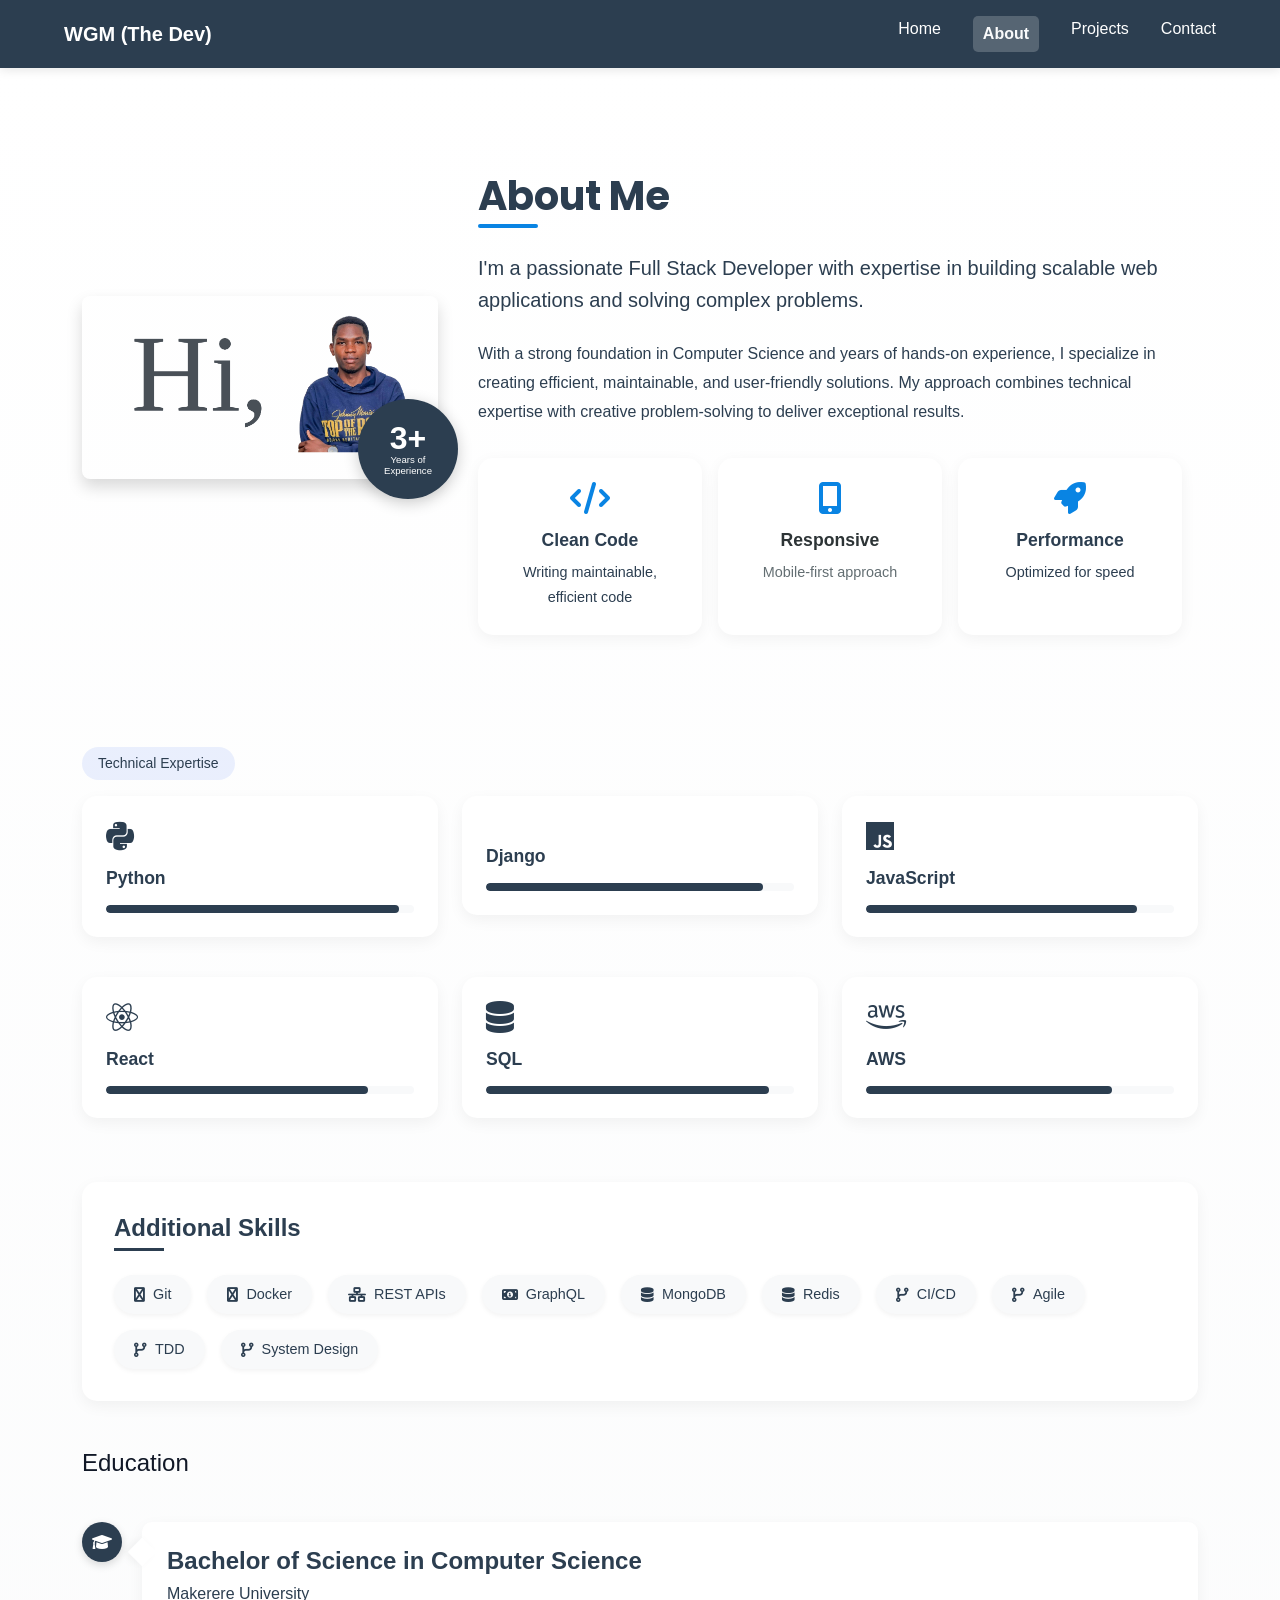
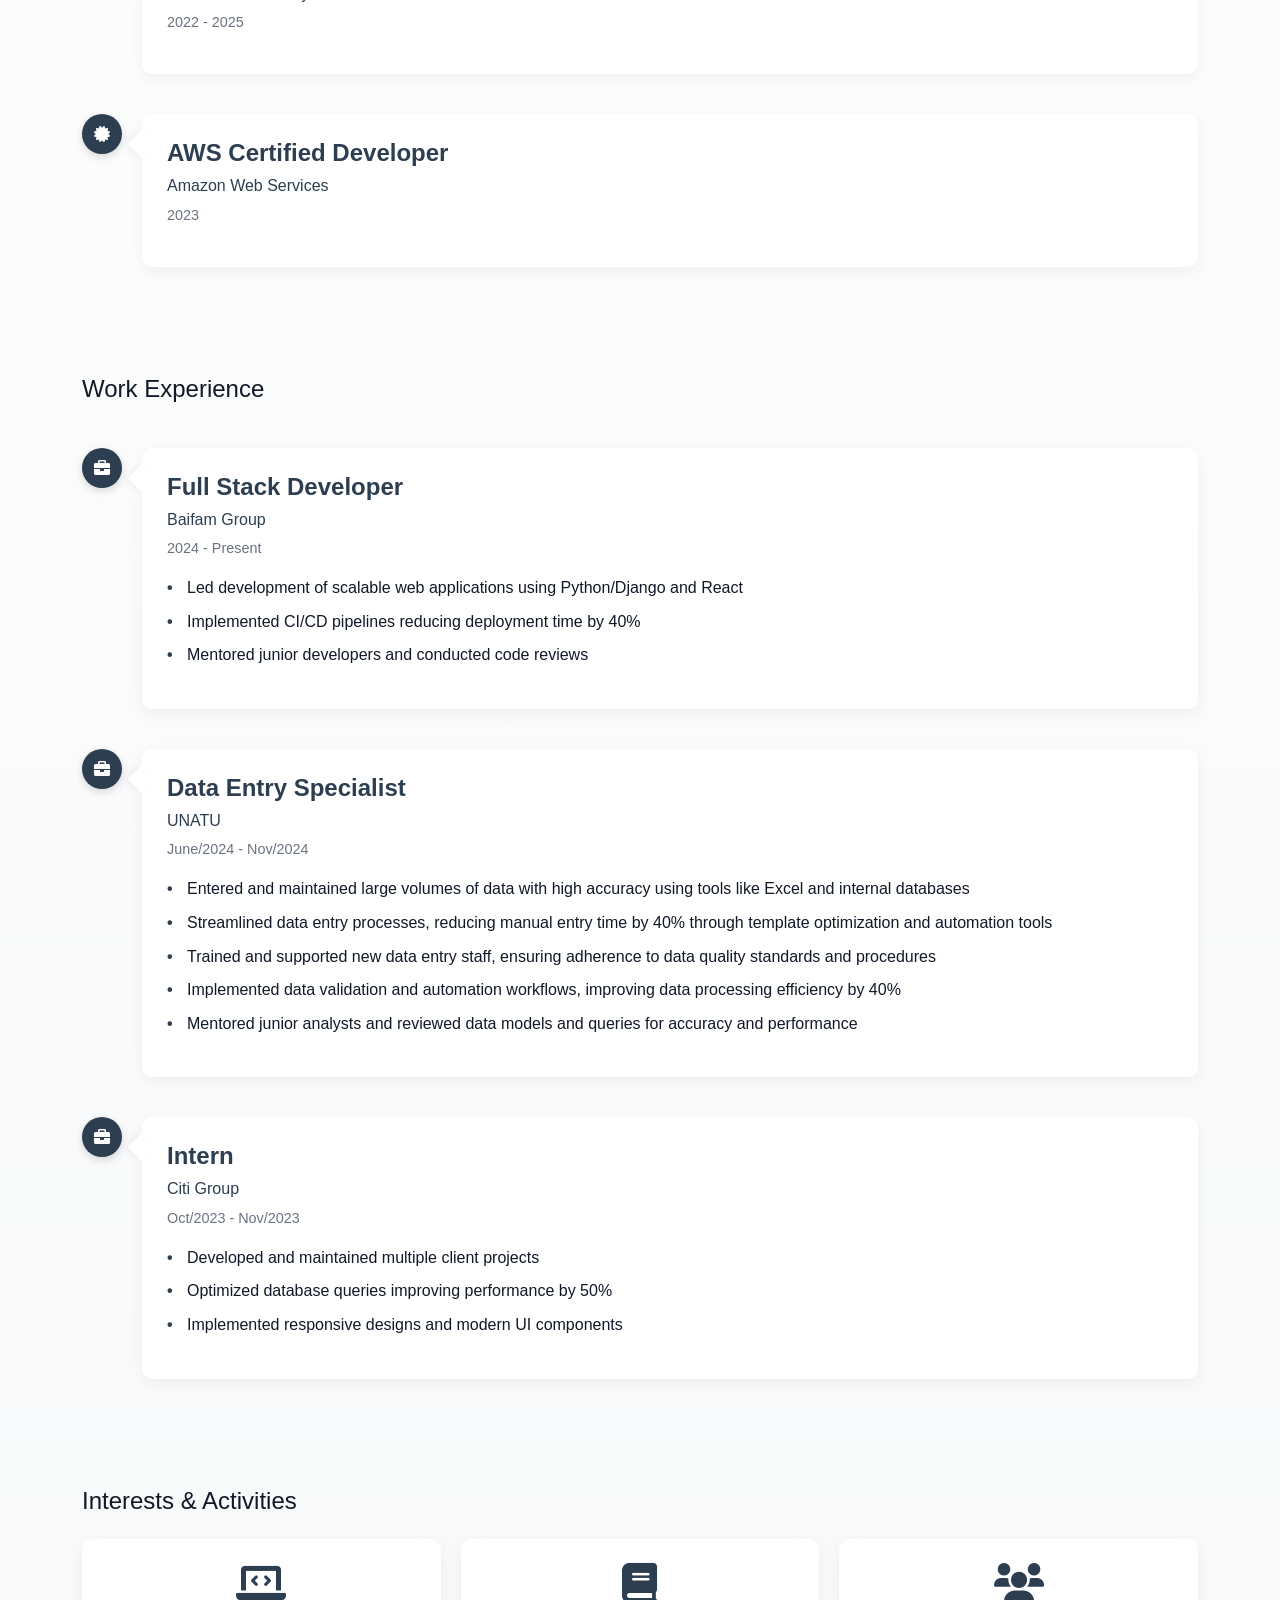
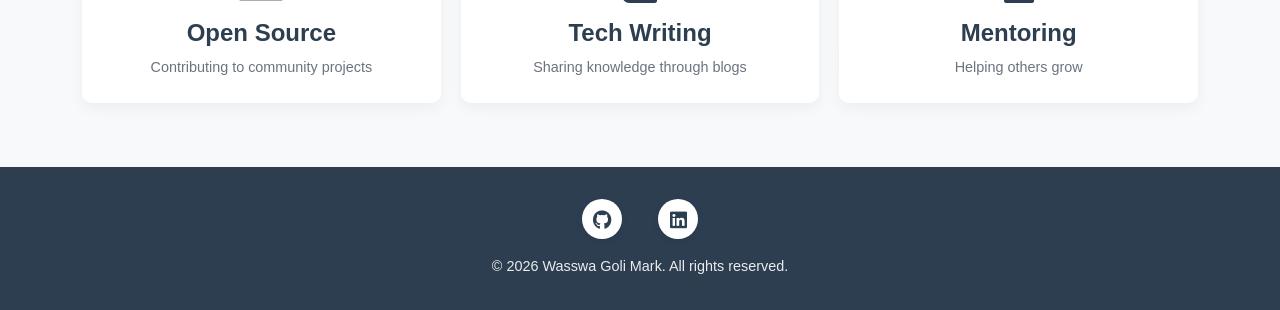
==== commit 06127ab5: "Update about.html" ====
--- a/about.html
+++ b/about.html
@@ -245,9 +245,9 @@
                                         <i class="fas fa-briefcase"></i>
                                     </div>
                                     <div class="timeline-content">
-                                        <h4>Senior Full Stack Developer</h4>
-                                        <p class="institution">Company Name</p>
-                                        <p class="period">2022 - Present</p>
+                                        <h4>Full Stack Developer</h4>
+                                        <p class="institution">Baifam Group</p>
+                                        <p class="period">2024 - Present</p>
                                         <ul class="experience-list">
                                             <li>Led development of scalable web applications using Python/Django and React</li>
                                             <li>Implemented CI/CD pipelines reducing deployment time by 40%</li>
@@ -260,9 +260,26 @@
                                         <i class="fas fa-briefcase"></i>
                                     </div>
                                     <div class="timeline-content">
-                                        <h4>Full Stack Developer</h4>
-                                        <p class="institution">Previous Company</p>
-                                        <p class="period">2020 - 2022</p>
+                                        <h4>Data Entry Specialist</h4>
+                                        <p class="institution">UNATU</p>
+                                        <p class="period">June/2024 - Nov/2024</p>
+                                        <ul class="experience-list">
+                                            <li>Entered and maintained large volumes of data with high accuracy using tools like Excel and internal databases</li>
+                                            <li>Streamlined data entry processes, reducing manual entry time by 40% through template optimization and automation tools</li>
+                                            <li>Trained and supported new data entry staff, ensuring adherence to data quality standards and procedures</li>
+                                            <li>Implemented data validation and automation workflows, improving data processing efficiency by 40%</li>
+                                            <li>Mentored junior analysts and reviewed data models and queries for accuracy and performance</li>
+                                        </ul>
+                                    </div>
+                                </div>
+                                <div class="timeline-item">
+                                    <div class="timeline-badge">
+                                        <i class="fas fa-briefcase"></i>
+                                    </div>
+                                    <div class="timeline-content">
+                                        <h4>Intern</h4>
+                                        <p class="institution">Citi Group</p>
+                                        <p class="period">Oct/2023 - Nov/2023</p>
                                         <ul class="experience-list">
                                             <li>Developed and maintained multiple client projects</li>
                                             <li>Optimized database queries improving performance by 50%</li>
@@ -317,4 +334,4 @@
 
     <script src="js/main.js"></script>
 </body>
-</html> +</html> 
